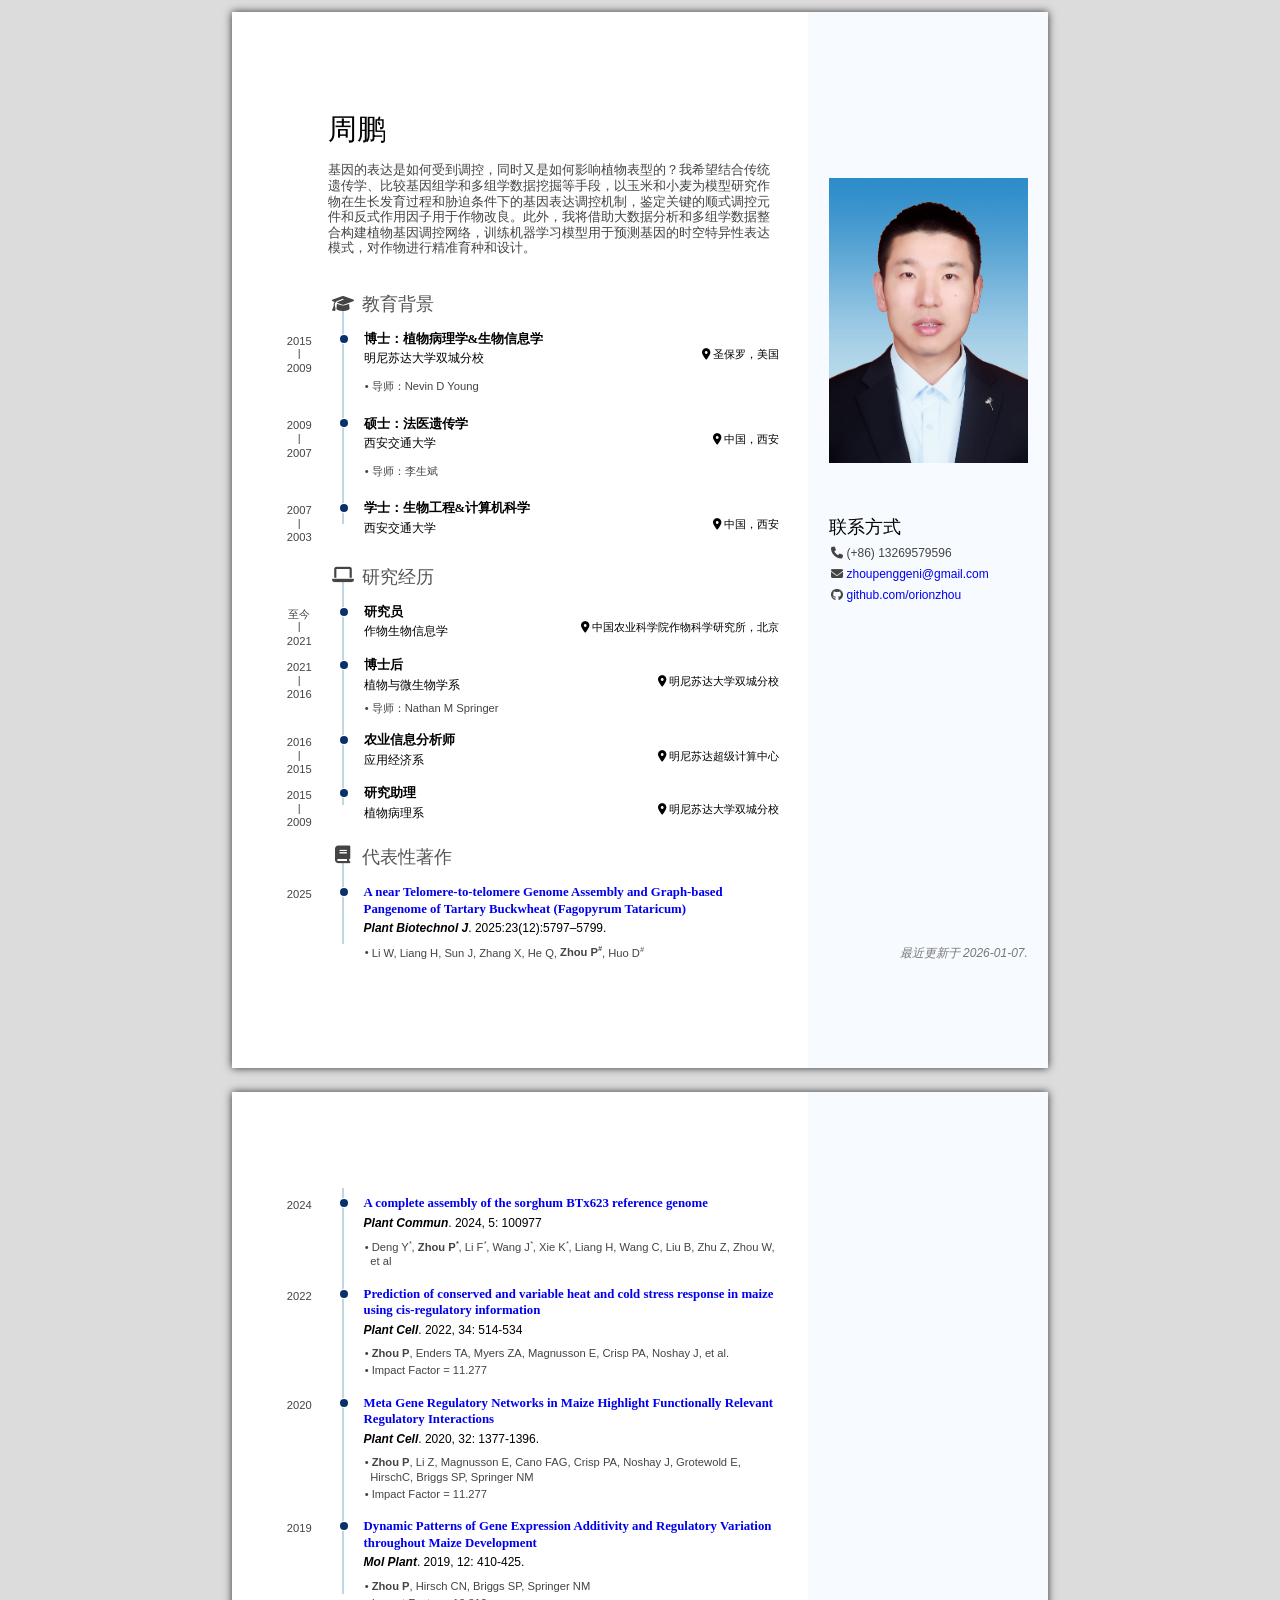
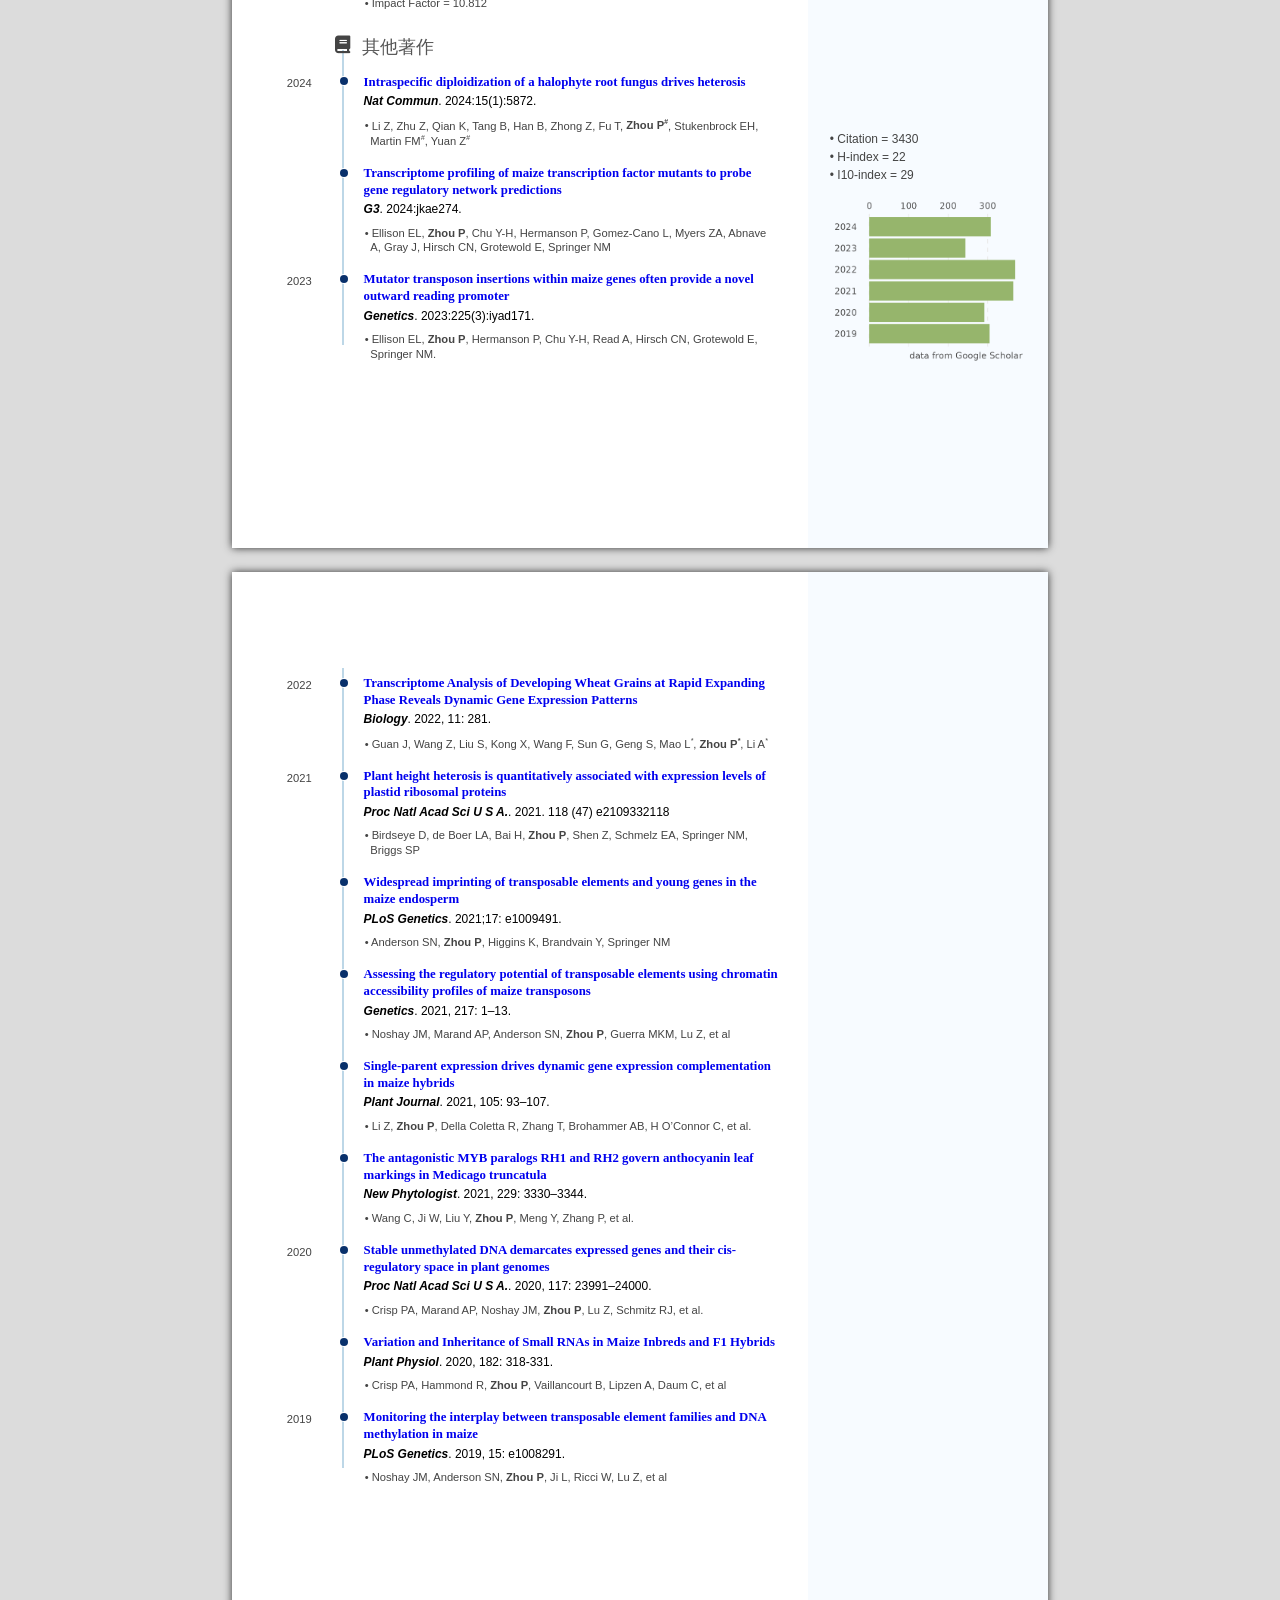
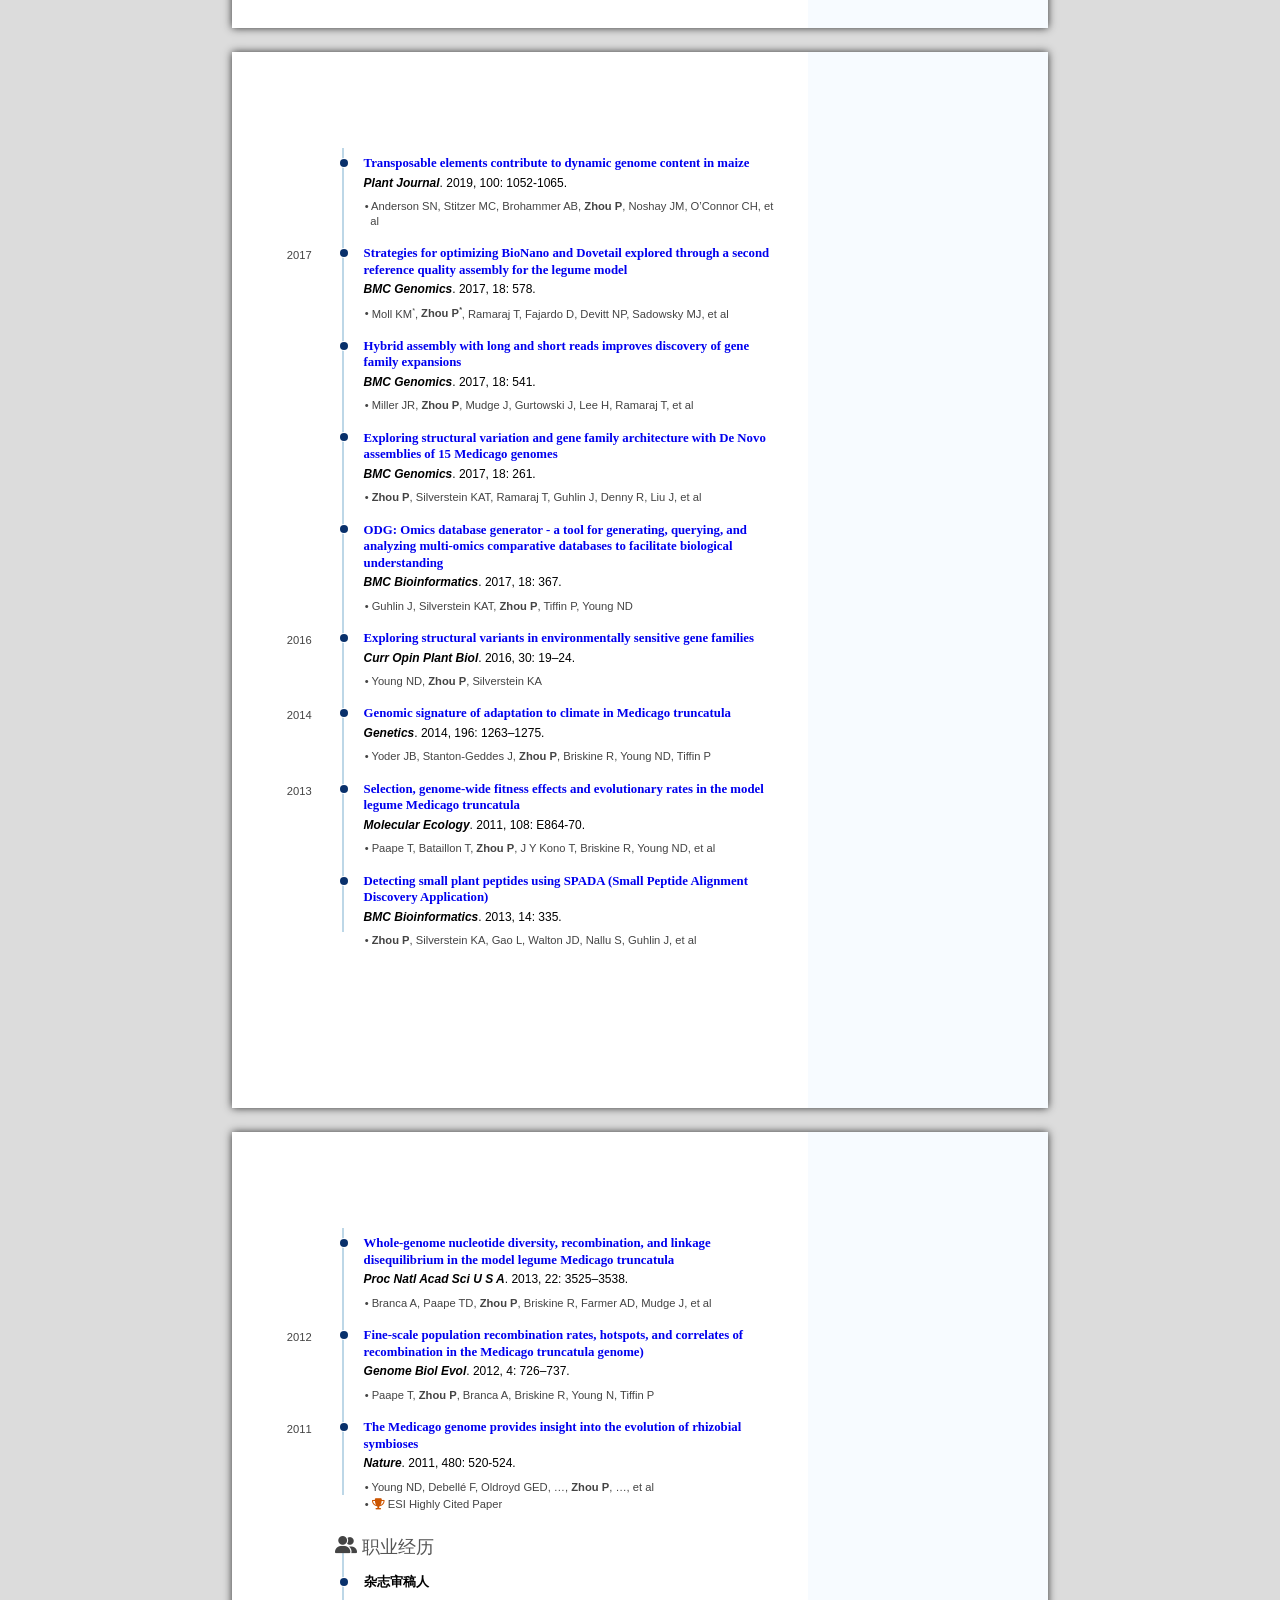
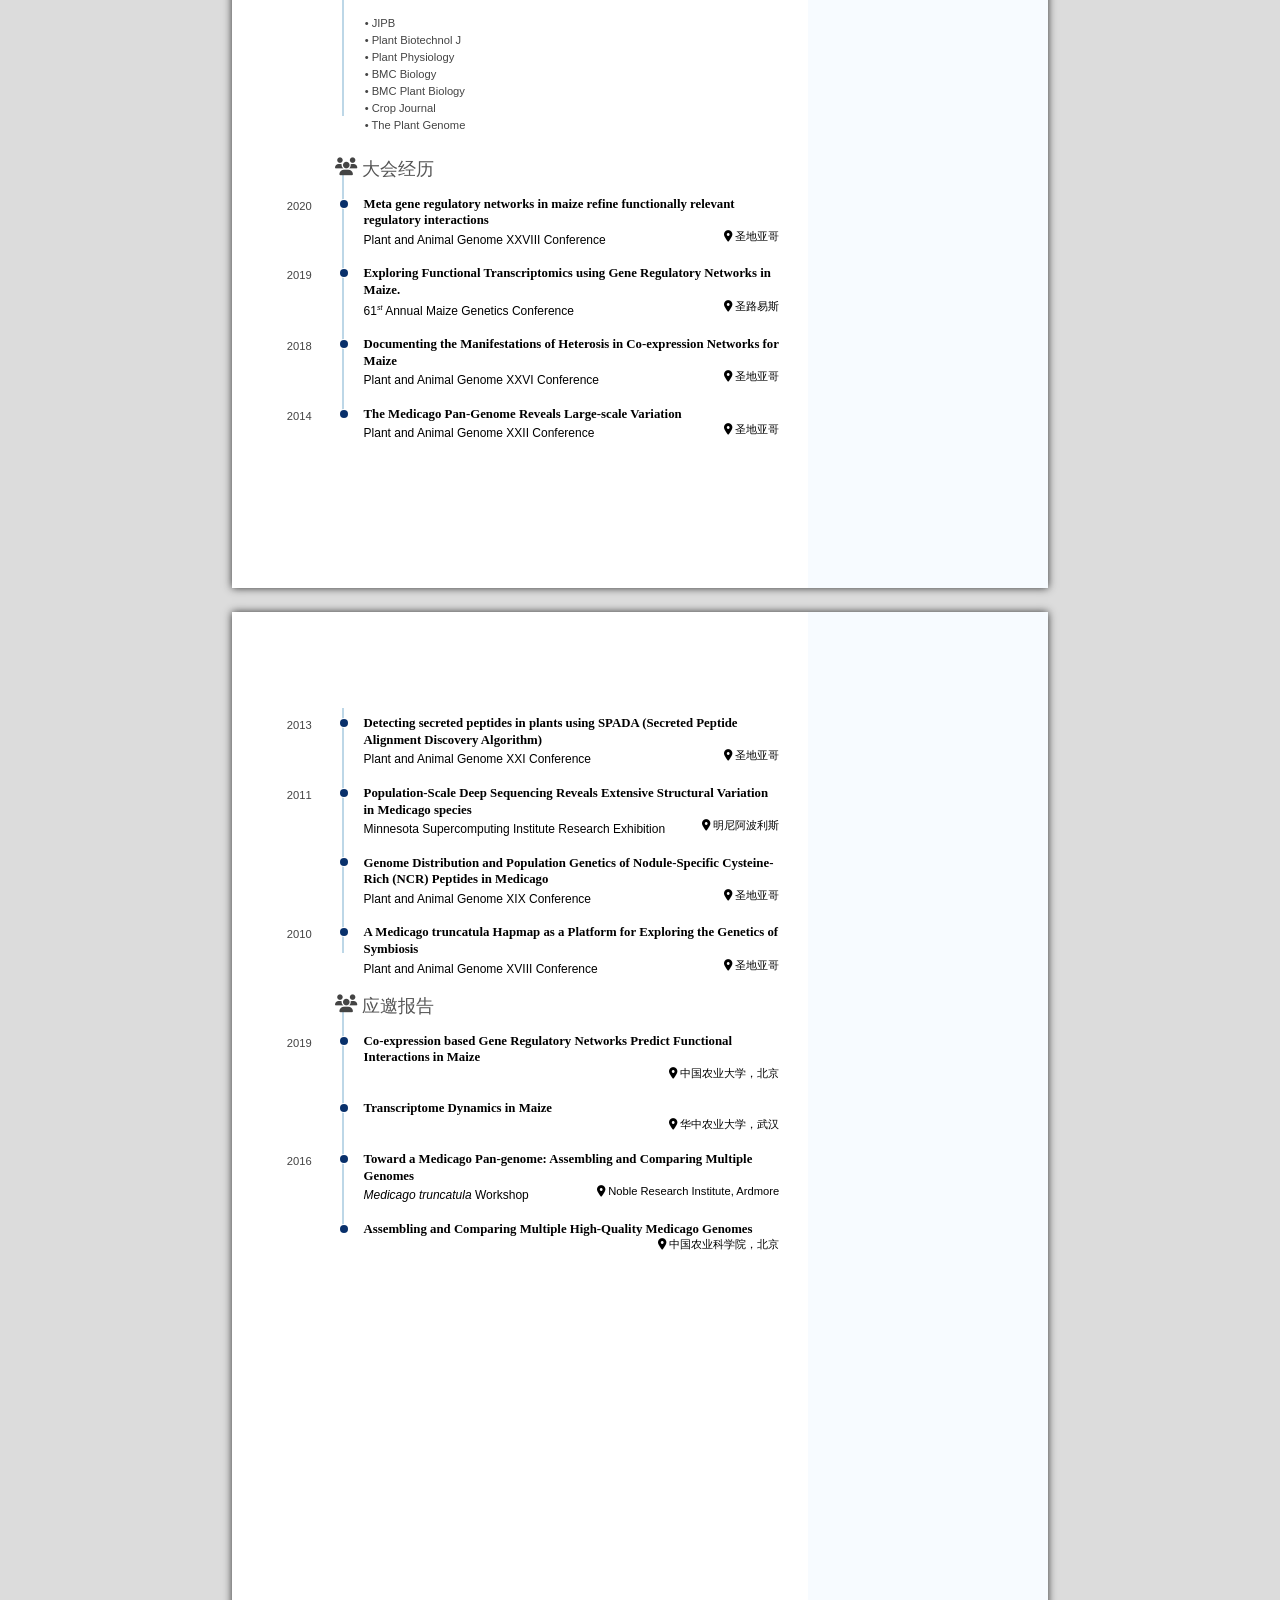
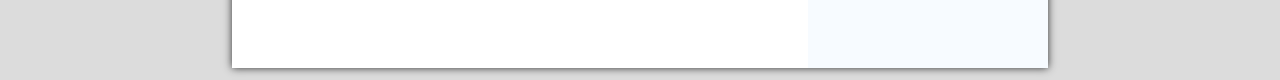
==== indexC.html @ bf97e4c4 "updated publications" ====
<!DOCTYPE html>
<html xmlns="http://www.w3.org/1999/xhtml">
  <head>
    <meta charset="utf-8" />
    <meta http-equiv="Content-Type" content="text/html; charset=utf-8" />
    <meta name="generator" content="pandoc" />
    <meta name="viewport" content="width=device-width, initial-scale=1">

    <meta name="author" content="Peng Zhou" />
    <meta name="date" content="2026-01-07" />
    <title>Peng Zhou’s CV</title>

    
        <style type="text/css">
.fa{font-family:var(--fa-style-family,"Font Awesome 6 Free");font-weight:var(--fa-style,900)}.fa,.fa-brands,.fa-classic,.fa-regular,.fa-sharp,.fa-solid,.fab,.far,.fas{-moz-osx-font-smoothing:grayscale;-webkit-font-smoothing:antialiased;display:var(--fa-display,inline-block);font-style:normal;font-variant:normal;line-height:1;text-rendering:auto}.fa-classic,.fa-regular,.fa-solid,.far,.fas{font-family:"Font Awesome 6 Free"}.fa-brands,.fab{font-family:"Font Awesome 6 Brands"}.fa-1x{font-size:1em}.fa-2x{font-size:2em}.fa-3x{font-size:3em}.fa-4x{font-size:4em}.fa-5x{font-size:5em}.fa-6x{font-size:6em}.fa-7x{font-size:7em}.fa-8x{font-size:8em}.fa-9x{font-size:9em}.fa-10x{font-size:10em}.fa-2xs{font-size:.625em;line-height:.1em;vertical-align:.225em}.fa-xs{font-size:.75em;line-height:.08333em;vertical-align:.125em}.fa-sm{font-size:.875em;line-height:.07143em;vertical-align:.05357em}.fa-lg{font-size:1.25em;line-height:.05em;vertical-align:-.075em}.fa-xl{font-size:1.5em;line-height:.04167em;vertical-align:-.125em}.fa-2xl{font-size:2em;line-height:.03125em;vertical-align:-.1875em}.fa-fw{text-align:center;width:1.25em}.fa-ul{list-style-type:none;margin-left:var(--fa-li-margin,2.5em);padding-left:0}.fa-ul>li{position:relative}.fa-li{left:calc(var(--fa-li-width, 2em)*-1);position:absolute;text-align:center;width:var(--fa-li-width,2em);line-height:inherit}.fa-border{border-radius:var(--fa-border-radius,.1em);border:var(--fa-border-width,.08em) var(--fa-border-style,solid) var(--fa-border-color,#eee);padding:var(--fa-border-padding,.2em .25em .15em)}.fa-pull-left{float:left;margin-right:var(--fa-pull-margin,.3em)}.fa-pull-right{float:right;margin-left:var(--fa-pull-margin,.3em)}.fa-beat{-webkit-animation-name:fa-beat;animation-name:fa-beat;-webkit-animation-delay:var(--fa-animation-delay,0s);animation-delay:var(--fa-animation-delay,0s);-webkit-animation-direction:var(--fa-animation-direction,normal);animation-direction:var(--fa-animation-direction,normal);-webkit-animation-duration:var(--fa-animation-duration,1s);animation-duration:var(--fa-animation-duration,1s);-webkit-animation-iteration-count:var(--fa-animation-iteration-count,infinite);animation-iteration-count:var(--fa-animation-iteration-count,infinite);-webkit-animation-timing-function:var(--fa-animation-timing,ease-in-out);animation-timing-function:var(--fa-animation-timing,ease-in-out)}.fa-bounce{-webkit-animation-name:fa-bounce;animation-name:fa-bounce;-webkit-animation-delay:var(--fa-animation-delay,0s);animation-delay:var(--fa-animation-delay,0s);-webkit-animation-direction:var(--fa-animation-direction,normal);animation-direction:var(--fa-animation-direction,normal);-webkit-animation-duration:var(--fa-animation-duration,1s);animation-duration:var(--fa-animation-duration,1s);-webkit-animation-iteration-count:var(--fa-animation-iteration-count,infinite);animation-iteration-count:var(--fa-animation-iteration-count,infinite);-webkit-animation-timing-function:var(--fa-animation-timing,cubic-bezier(.28,.84,.42,1));animation-timing-function:var(--fa-animation-timing,cubic-bezier(.28,.84,.42,1))}.fa-fade{-webkit-animation-name:fa-fade;animation-name:fa-fade;-webkit-animation-iteration-count:var(--fa-animation-iteration-count,infinite);animation-iteration-count:var(--fa-animation-iteration-count,infinite);-webkit-animation-timing-function:var(--fa-animation-timing,cubic-bezier(.4,0,.6,1));animation-timing-function:var(--fa-animation-timing,cubic-bezier(.4,0,.6,1))}.fa-beat-fade,.fa-fade{-webkit-animation-delay:var(--fa-animation-delay,0s);animation-delay:var(--fa-animation-delay,0s);-webkit-animation-direction:var(--fa-animation-direction,normal);animation-direction:var(--fa-animation-direction,normal);-webkit-animation-duration:var(--fa-animation-duration,1s);animation-duration:var(--fa-animation-duration,1s)}.fa-beat-fade{-webkit-animation-name:fa-beat-fade;animation-name:fa-beat-fade;-webkit-animation-iteration-count:var(--fa-animation-iteration-count,infinite);animation-iteration-count:var(--fa-animation-iteration-count,infinite);-webkit-animation-timing-function:var(--fa-animation-timing,cubic-bezier(.4,0,.6,1));animation-timing-function:var(--fa-animation-timing,cubic-bezier(.4,0,.6,1))}.fa-flip{-webkit-animation-name:fa-flip;animation-name:fa-flip;-webkit-animation-delay:var(--fa-animation-delay,0s);animation-delay:var(--fa-animation-delay,0s);-webkit-animation-direction:var(--fa-animation-direction,normal);animation-direction:var(--fa-animation-direction,normal);-webkit-animation-duration:var(--fa-animation-duration,1s);animation-duration:var(--fa-animation-duration,1s);-webkit-animation-iteration-count:var(--fa-animation-iteration-count,infinite);animation-iteration-count:var(--fa-animation-iteration-count,infinite);-webkit-animation-timing-function:var(--fa-animation-timing,ease-in-out);animation-timing-function:var(--fa-animation-timing,ease-in-out)}.fa-shake{-webkit-animation-name:fa-shake;animation-name:fa-shake;-webkit-animation-duration:var(--fa-animation-duration,1s);animation-duration:var(--fa-animation-duration,1s);-webkit-animation-iteration-count:var(--fa-animation-iteration-count,infinite);animation-iteration-count:var(--fa-animation-iteration-count,infinite);-webkit-animation-timing-function:var(--fa-animation-timing,linear);animation-timing-function:var(--fa-animation-timing,linear)}.fa-shake,.fa-spin{-webkit-animation-delay:var(--fa-animation-delay,0s);animation-delay:var(--fa-animation-delay,0s);-webkit-animation-direction:var(--fa-animation-direction,normal);animation-direction:var(--fa-animation-direction,normal)}.fa-spin{-webkit-animation-name:fa-spin;animation-name:fa-spin;-webkit-animation-duration:var(--fa-animation-duration,2s);animation-duration:var(--fa-animation-duration,2s);-webkit-animation-iteration-count:var(--fa-animation-iteration-count,infinite);animation-iteration-count:var(--fa-animation-iteration-count,infinite);-webkit-animation-timing-function:var(--fa-animation-timing,linear);animation-timing-function:var(--fa-animation-timing,linear)}.fa-spin-reverse{--fa-animation-direction:reverse}.fa-pulse,.fa-spin-pulse{-webkit-animation-name:fa-spin;animation-name:fa-spin;-webkit-animation-direction:var(--fa-animation-direction,normal);animation-direction:var(--fa-animation-direction,normal);-webkit-animation-duration:var(--fa-animation-duration,1s);animation-duration:var(--fa-animation-duration,1s);-webkit-animation-iteration-count:var(--fa-animation-iteration-count,infinite);animation-iteration-count:var(--fa-animation-iteration-count,infinite);-webkit-animation-timing-function:var(--fa-animation-timing,steps(8));animation-timing-function:var(--fa-animation-timing,steps(8))}@media (prefers-reduced-motion:reduce){.fa-beat,.fa-beat-fade,.fa-bounce,.fa-fade,.fa-flip,.fa-pulse,.fa-shake,.fa-spin,.fa-spin-pulse{-webkit-animation-delay:-1ms;animation-delay:-1ms;-webkit-animation-duration:1ms;animation-duration:1ms;-webkit-animation-iteration-count:1;animation-iteration-count:1;-webkit-transition-delay:0s;transition-delay:0s;-webkit-transition-duration:0s;transition-duration:0s}}@-webkit-keyframes fa-beat{0%,90%{-webkit-transform:scale(1);transform:scale(1)}45%{-webkit-transform:scale(var(--fa-beat-scale,1.25));transform:scale(var(--fa-beat-scale,1.25))}}@keyframes fa-beat{0%,90%{-webkit-transform:scale(1);transform:scale(1)}45%{-webkit-transform:scale(var(--fa-beat-scale,1.25));transform:scale(var(--fa-beat-scale,1.25))}}@-webkit-keyframes fa-bounce{0%{-webkit-transform:scale(1) translateY(0);transform:scale(1) translateY(0)}10%{-webkit-transform:scale(var(--fa-bounce-start-scale-x,1.1),var(--fa-bounce-start-scale-y,.9)) translateY(0);transform:scale(var(--fa-bounce-start-scale-x,1.1),var(--fa-bounce-start-scale-y,.9)) translateY(0)}30%{-webkit-transform:scale(var(--fa-bounce-jump-scale-x,.9),var(--fa-bounce-jump-scale-y,1.1)) translateY(var(--fa-bounce-height,-.5em));transform:scale(var(--fa-bounce-jump-scale-x,.9),var(--fa-bounce-jump-scale-y,1.1)) translateY(var(--fa-bounce-height,-.5em))}50%{-webkit-transform:scale(var(--fa-bounce-land-scale-x,1.05),var(--fa-bounce-land-scale-y,.95)) translateY(0);transform:scale(var(--fa-bounce-land-scale-x,1.05),var(--fa-bounce-land-scale-y,.95)) translateY(0)}57%{-webkit-transform:scale(1) translateY(var(--fa-bounce-rebound,-.125em));transform:scale(1) translateY(var(--fa-bounce-rebound,-.125em))}64%{-webkit-transform:scale(1) translateY(0);transform:scale(1) translateY(0)}to{-webkit-transform:scale(1) translateY(0);transform:scale(1) translateY(0)}}@keyframes fa-bounce{0%{-webkit-transform:scale(1) translateY(0);transform:scale(1) translateY(0)}10%{-webkit-transform:scale(var(--fa-bounce-start-scale-x,1.1),var(--fa-bounce-start-scale-y,.9)) translateY(0);transform:scale(var(--fa-bounce-start-scale-x,1.1),var(--fa-bounce-start-scale-y,.9)) translateY(0)}30%{-webkit-transform:scale(var(--fa-bounce-jump-scale-x,.9),var(--fa-bounce-jump-scale-y,1.1)) translateY(var(--fa-bounce-height,-.5em));transform:scale(var(--fa-bounce-jump-scale-x,.9),var(--fa-bounce-jump-scale-y,1.1)) translateY(var(--fa-bounce-height,-.5em))}50%{-webkit-transform:scale(var(--fa-bounce-land-scale-x,1.05),var(--fa-bounce-land-scale-y,.95)) translateY(0);transform:scale(var(--fa-bounce-land-scale-x,1.05),var(--fa-bounce-land-scale-y,.95)) translateY(0)}57%{-webkit-transform:scale(1) translateY(var(--fa-bounce-rebound,-.125em));transform:scale(1) translateY(var(--fa-bounce-rebound,-.125em))}64%{-webkit-transform:scale(1) translateY(0);transform:scale(1) translateY(0)}to{-webkit-transform:scale(1) translateY(0);transform:scale(1) translateY(0)}}@-webkit-keyframes fa-fade{50%{opacity:var(--fa-fade-opacity,.4)}}@keyframes fa-fade{50%{opacity:var(--fa-fade-opacity,.4)}}@-webkit-keyframes fa-beat-fade{0%,to{opacity:var(--fa-beat-fade-opacity,.4);-webkit-transform:scale(1);transform:scale(1)}50%{opacity:1;-webkit-transform:scale(var(--fa-beat-fade-scale,1.125));transform:scale(var(--fa-beat-fade-scale,1.125))}}@keyframes fa-beat-fade{0%,to{opacity:var(--fa-beat-fade-opacity,.4);-webkit-transform:scale(1);transform:scale(1)}50%{opacity:1;-webkit-transform:scale(var(--fa-beat-fade-scale,1.125));transform:scale(var(--fa-beat-fade-scale,1.125))}}@-webkit-keyframes fa-flip{50%{-webkit-transform:rotate3d(var(--fa-flip-x,0),var(--fa-flip-y,1),var(--fa-flip-z,0),var(--fa-flip-angle,-180deg));transform:rotate3d(var(--fa-flip-x,0),var(--fa-flip-y,1),var(--fa-flip-z,0),var(--fa-flip-angle,-180deg))}}@keyframes fa-flip{50%{-webkit-transform:rotate3d(var(--fa-flip-x,0),var(--fa-flip-y,1),var(--fa-flip-z,0),var(--fa-flip-angle,-180deg));transform:rotate3d(var(--fa-flip-x,0),var(--fa-flip-y,1),var(--fa-flip-z,0),var(--fa-flip-angle,-180deg))}}@-webkit-keyframes fa-shake{0%{-webkit-transform:rotate(-15deg);transform:rotate(-15deg)}4%{-webkit-transform:rotate(15deg);transform:rotate(15deg)}8%,24%{-webkit-transform:rotate(-18deg);transform:rotate(-18deg)}12%,28%{-webkit-transform:rotate(18deg);transform:rotate(18deg)}16%{-webkit-transform:rotate(-22deg);transform:rotate(-22deg)}20%{-webkit-transform:rotate(22deg);transform:rotate(22deg)}32%{-webkit-transform:rotate(-12deg);transform:rotate(-12deg)}36%{-webkit-transform:rotate(12deg);transform:rotate(12deg)}40%,to{-webkit-transform:rotate(0deg);transform:rotate(0deg)}}@keyframes fa-shake{0%{-webkit-transform:rotate(-15deg);transform:rotate(-15deg)}4%{-webkit-transform:rotate(15deg);transform:rotate(15deg)}8%,24%{-webkit-transform:rotate(-18deg);transform:rotate(-18deg)}12%,28%{-webkit-transform:rotate(18deg);transform:rotate(18deg)}16%{-webkit-transform:rotate(-22deg);transform:rotate(-22deg)}20%{-webkit-transform:rotate(22deg);transform:rotate(22deg)}32%{-webkit-transform:rotate(-12deg);transform:rotate(-12deg)}36%{-webkit-transform:rotate(12deg);transform:rotate(12deg)}40%,to{-webkit-transform:rotate(0deg);transform:rotate(0deg)}}@-webkit-keyframes fa-spin{0%{-webkit-transform:rotate(0deg);transform:rotate(0deg)}to{-webkit-transform:rotate(1turn);transform:rotate(1turn)}}@keyframes fa-spin{0%{-webkit-transform:rotate(0deg);transform:rotate(0deg)}to{-webkit-transform:rotate(1turn);transform:rotate(1turn)}}.fa-rotate-90{-webkit-transform:rotate(90deg);transform:rotate(90deg)}.fa-rotate-180{-webkit-transform:rotate(180deg);transform:rotate(180deg)}.fa-rotate-270{-webkit-transform:rotate(270deg);transform:rotate(270deg)}.fa-flip-horizontal{-webkit-transform:scaleX(-1);transform:scaleX(-1)}.fa-flip-vertical{-webkit-transform:scaleY(-1);transform:scaleY(-1)}.fa-flip-both,.fa-flip-horizontal.fa-flip-vertical{-webkit-transform:scale(-1);transform:scale(-1)}.fa-rotate-by{-webkit-transform:rotate(var(--fa-rotate-angle,none));transform:rotate(var(--fa-rotate-angle,none))}.fa-stack{display:inline-block;height:2em;line-height:2em;position:relative;vertical-align:middle;width:2.5em}.fa-stack-1x,.fa-stack-2x{left:0;position:absolute;text-align:center;width:100%;z-index:var(--fa-stack-z-index,auto)}.fa-stack-1x{line-height:inherit}.fa-stack-2x{font-size:2em}.fa-inverse{color:var(--fa-inverse,#fff)}
.fa-0:before{content:"\30"}.fa-1:before{content:"\31"}.fa-2:before{content:"\32"}.fa-3:before{content:"\33"}.fa-4:before{content:"\34"}.fa-5:before{content:"\35"}.fa-6:before{content:"\36"}.fa-7:before{content:"\37"}.fa-8:before{content:"\38"}.fa-9:before{content:"\39"}.fa-fill-drip:before{content:"\f576"}.fa-arrows-to-circle:before{content:"\e4bd"}.fa-chevron-circle-right:before,.fa-circle-chevron-right:before{content:"\f138"}.fa-at:before{content:"\40"}.fa-trash-alt:before,.fa-trash-can:before{content:"\f2ed"}.fa-text-height:before{content:"\f034"}.fa-user-times:before,.fa-user-xmark:before{content:"\f235"}.fa-stethoscope:before{content:"\f0f1"}.fa-comment-alt:before,.fa-message:before{content:"\f27a"}.fa-info:before{content:"\f129"}.fa-compress-alt:before,.fa-down-left-and-up-right-to-center:before{content:"\f422"}.fa-explosion:before{content:"\e4e9"}.fa-file-alt:before,.fa-file-lines:before,.fa-file-text:before{content:"\f15c"}.fa-wave-square:before{content:"\f83e"}.fa-ring:before{content:"\f70b"}.fa-building-un:before{content:"\e4d9"}.fa-dice-three:before{content:"\f527"}.fa-calendar-alt:before,.fa-calendar-days:before{content:"\f073"}.fa-anchor-circle-check:before{content:"\e4aa"}.fa-building-circle-arrow-right:before{content:"\e4d1"}.fa-volleyball-ball:before,.fa-volleyball:before{content:"\f45f"}.fa-arrows-up-to-line:before{content:"\e4c2"}.fa-sort-desc:before,.fa-sort-down:before{content:"\f0dd"}.fa-circle-minus:before,.fa-minus-circle:before{content:"\f056"}.fa-door-open:before{content:"\f52b"}.fa-right-from-bracket:before,.fa-sign-out-alt:before{content:"\f2f5"}.fa-atom:before{content:"\f5d2"}.fa-soap:before{content:"\e06e"}.fa-heart-music-camera-bolt:before,.fa-icons:before{content:"\f86d"}.fa-microphone-alt-slash:before,.fa-microphone-lines-slash:before{content:"\f539"}.fa-bridge-circle-check:before{content:"\e4c9"}.fa-pump-medical:before{content:"\e06a"}.fa-fingerprint:before{content:"\f577"}.fa-hand-point-right:before{content:"\f0a4"}.fa-magnifying-glass-location:before,.fa-search-location:before{content:"\f689"}.fa-forward-step:before,.fa-step-forward:before{content:"\f051"}.fa-face-smile-beam:before,.fa-smile-beam:before{content:"\f5b8"}.fa-flag-checkered:before{content:"\f11e"}.fa-football-ball:before,.fa-football:before{content:"\f44e"}.fa-school-circle-exclamation:before{content:"\e56c"}.fa-crop:before{content:"\f125"}.fa-angle-double-down:before,.fa-angles-down:before{content:"\f103"}.fa-users-rectangle:before{content:"\e594"}.fa-people-roof:before{content:"\e537"}.fa-people-line:before{content:"\e534"}.fa-beer-mug-empty:before,.fa-beer:before{content:"\f0fc"}.fa-diagram-predecessor:before{content:"\e477"}.fa-arrow-up-long:before,.fa-long-arrow-up:before{content:"\f176"}.fa-burn:before,.fa-fire-flame-simple:before{content:"\f46a"}.fa-male:before,.fa-person:before{content:"\f183"}.fa-laptop:before{content:"\f109"}.fa-file-csv:before{content:"\f6dd"}.fa-menorah:before{content:"\f676"}.fa-truck-plane:before{content:"\e58f"}.fa-record-vinyl:before{content:"\f8d9"}.fa-face-grin-stars:before,.fa-grin-stars:before{content:"\f587"}.fa-bong:before{content:"\f55c"}.fa-pastafarianism:before,.fa-spaghetti-monster-flying:before{content:"\f67b"}.fa-arrow-down-up-across-line:before{content:"\e4af"}.fa-spoon:before,.fa-utensil-spoon:before{content:"\f2e5"}.fa-jar-wheat:before{content:"\e517"}.fa-envelopes-bulk:before,.fa-mail-bulk:before{content:"\f674"}.fa-file-circle-exclamation:before{content:"\e4eb"}.fa-circle-h:before,.fa-hospital-symbol:before{content:"\f47e"}.fa-pager:before{content:"\f815"}.fa-address-book:before,.fa-contact-book:before{content:"\f2b9"}.fa-strikethrough:before{content:"\f0cc"}.fa-k:before{content:"\4b"}.fa-landmark-flag:before{content:"\e51c"}.fa-pencil-alt:before,.fa-pencil:before{content:"\f303"}.fa-backward:before{content:"\f04a"}.fa-caret-right:before{content:"\f0da"}.fa-comments:before{content:"\f086"}.fa-file-clipboard:before,.fa-paste:before{content:"\f0ea"}.fa-code-pull-request:before{content:"\e13c"}.fa-clipboard-list:before{content:"\f46d"}.fa-truck-loading:before,.fa-truck-ramp-box:before{content:"\f4de"}.fa-user-check:before{content:"\f4fc"}.fa-vial-virus:before{content:"\e597"}.fa-sheet-plastic:before{content:"\e571"}.fa-blog:before{content:"\f781"}.fa-user-ninja:before{content:"\f504"}.fa-person-arrow-up-from-line:before{content:"\e539"}.fa-scroll-torah:before,.fa-torah:before{content:"\f6a0"}.fa-broom-ball:before,.fa-quidditch-broom-ball:before,.fa-quidditch:before{content:"\f458"}.fa-toggle-off:before{content:"\f204"}.fa-archive:before,.fa-box-archive:before{content:"\f187"}.fa-person-drowning:before{content:"\e545"}.fa-arrow-down-9-1:before,.fa-sort-numeric-desc:before,.fa-sort-numeric-down-alt:before{content:"\f886"}.fa-face-grin-tongue-squint:before,.fa-grin-tongue-squint:before{content:"\f58a"}.fa-spray-can:before{content:"\f5bd"}.fa-truck-monster:before{content:"\f63b"}.fa-w:before{content:"\57"}.fa-earth-africa:before,.fa-globe-africa:before{content:"\f57c"}.fa-rainbow:before{content:"\f75b"}.fa-circle-notch:before{content:"\f1ce"}.fa-tablet-alt:before,.fa-tablet-screen-button:before{content:"\f3fa"}.fa-paw:before{content:"\f1b0"}.fa-cloud:before{content:"\f0c2"}.fa-trowel-bricks:before{content:"\e58a"}.fa-face-flushed:before,.fa-flushed:before{content:"\f579"}.fa-hospital-user:before{content:"\f80d"}.fa-tent-arrow-left-right:before{content:"\e57f"}.fa-gavel:before,.fa-legal:before{content:"\f0e3"}.fa-binoculars:before{content:"\f1e5"}.fa-microphone-slash:before{content:"\f131"}.fa-box-tissue:before{content:"\e05b"}.fa-motorcycle:before{content:"\f21c"}.fa-bell-concierge:before,.fa-concierge-bell:before{content:"\f562"}.fa-pen-ruler:before,.fa-pencil-ruler:before{content:"\f5ae"}.fa-people-arrows-left-right:before,.fa-people-arrows:before{content:"\e068"}.fa-mars-and-venus-burst:before{content:"\e523"}.fa-caret-square-right:before,.fa-square-caret-right:before{content:"\f152"}.fa-cut:before,.fa-scissors:before{content:"\f0c4"}.fa-sun-plant-wilt:before{content:"\e57a"}.fa-toilets-portable:before{content:"\e584"}.fa-hockey-puck:before{content:"\f453"}.fa-table:before{content:"\f0ce"}.fa-magnifying-glass-arrow-right:before{content:"\e521"}.fa-digital-tachograph:before,.fa-tachograph-digital:before{content:"\f566"}.fa-users-slash:before{content:"\e073"}.fa-clover:before{content:"\e139"}.fa-mail-reply:before,.fa-reply:before{content:"\f3e5"}.fa-star-and-crescent:before{content:"\f699"}.fa-house-fire:before{content:"\e50c"}.fa-minus-square:before,.fa-square-minus:before{content:"\f146"}.fa-helicopter:before{content:"\f533"}.fa-compass:before{content:"\f14e"}.fa-caret-square-down:before,.fa-square-caret-down:before{content:"\f150"}.fa-file-circle-question:before{content:"\e4ef"}.fa-laptop-code:before{content:"\f5fc"}.fa-swatchbook:before{content:"\f5c3"}.fa-prescription-bottle:before{content:"\f485"}.fa-bars:before,.fa-navicon:before{content:"\f0c9"}.fa-people-group:before{content:"\e533"}.fa-hourglass-3:before,.fa-hourglass-end:before{content:"\f253"}.fa-heart-broken:before,.fa-heart-crack:before{content:"\f7a9"}.fa-external-link-square-alt:before,.fa-square-up-right:before{content:"\f360"}.fa-face-kiss-beam:before,.fa-kiss-beam:before{content:"\f597"}.fa-film:before{content:"\f008"}.fa-ruler-horizontal:before{content:"\f547"}.fa-people-robbery:before{content:"\e536"}.fa-lightbulb:before{content:"\f0eb"}.fa-caret-left:before{content:"\f0d9"}.fa-circle-exclamation:before,.fa-exclamation-circle:before{content:"\f06a"}.fa-school-circle-xmark:before{content:"\e56d"}.fa-arrow-right-from-bracket:before,.fa-sign-out:before{content:"\f08b"}.fa-chevron-circle-down:before,.fa-circle-chevron-down:before{content:"\f13a"}.fa-unlock-alt:before,.fa-unlock-keyhole:before{content:"\f13e"}.fa-cloud-showers-heavy:before{content:"\f740"}.fa-headphones-alt:before,.fa-headphones-simple:before{content:"\f58f"}.fa-sitemap:before{content:"\f0e8"}.fa-circle-dollar-to-slot:before,.fa-donate:before{content:"\f4b9"}.fa-memory:before{content:"\f538"}.fa-road-spikes:before{content:"\e568"}.fa-fire-burner:before{content:"\e4f1"}.fa-flag:before{content:"\f024"}.fa-hanukiah:before{content:"\f6e6"}.fa-feather:before{content:"\f52d"}.fa-volume-down:before,.fa-volume-low:before{content:"\f027"}.fa-comment-slash:before{content:"\f4b3"}.fa-cloud-sun-rain:before{content:"\f743"}.fa-compress:before{content:"\f066"}.fa-wheat-alt:before,.fa-wheat-awn:before{content:"\e2cd"}.fa-ankh:before{content:"\f644"}.fa-hands-holding-child:before{content:"\e4fa"}.fa-asterisk:before{content:"\2a"}.fa-check-square:before,.fa-square-check:before{content:"\f14a"}.fa-peseta-sign:before{content:"\e221"}.fa-header:before,.fa-heading:before{content:"\f1dc"}.fa-ghost:before{content:"\f6e2"}.fa-list-squares:before,.fa-list:before{content:"\f03a"}.fa-phone-square-alt:before,.fa-square-phone-flip:before{content:"\f87b"}.fa-cart-plus:before{content:"\f217"}.fa-gamepad:before{content:"\f11b"}.fa-circle-dot:before,.fa-dot-circle:before{content:"\f192"}.fa-dizzy:before,.fa-face-dizzy:before{content:"\f567"}.fa-egg:before{content:"\f7fb"}.fa-house-medical-circle-xmark:before{content:"\e513"}.fa-campground:before{content:"\f6bb"}.fa-folder-plus:before{content:"\f65e"}.fa-futbol-ball:before,.fa-futbol:before,.fa-soccer-ball:before{content:"\f1e3"}.fa-paint-brush:before,.fa-paintbrush:before{content:"\f1fc"}.fa-lock:before{content:"\f023"}.fa-gas-pump:before{content:"\f52f"}.fa-hot-tub-person:before,.fa-hot-tub:before{content:"\f593"}.fa-map-location:before,.fa-map-marked:before{content:"\f59f"}.fa-house-flood-water:before{content:"\e50e"}.fa-tree:before{content:"\f1bb"}.fa-bridge-lock:before{content:"\e4cc"}.fa-sack-dollar:before{content:"\f81d"}.fa-edit:before,.fa-pen-to-square:before{content:"\f044"}.fa-car-side:before{content:"\f5e4"}.fa-share-alt:before,.fa-share-nodes:before{content:"\f1e0"}.fa-heart-circle-minus:before{content:"\e4ff"}.fa-hourglass-2:before,.fa-hourglass-half:before{content:"\f252"}.fa-microscope:before{content:"\f610"}.fa-sink:before{content:"\e06d"}.fa-bag-shopping:before,.fa-shopping-bag:before{content:"\f290"}.fa-arrow-down-z-a:before,.fa-sort-alpha-desc:before,.fa-sort-alpha-down-alt:before{content:"\f881"}.fa-mitten:before{content:"\f7b5"}.fa-person-rays:before{content:"\e54d"}.fa-users:before{content:"\f0c0"}.fa-eye-slash:before{content:"\f070"}.fa-flask-vial:before{content:"\e4f3"}.fa-hand-paper:before,.fa-hand:before{content:"\f256"}.fa-om:before{content:"\f679"}.fa-worm:before{content:"\e599"}.fa-house-circle-xmark:before{content:"\e50b"}.fa-plug:before{content:"\f1e6"}.fa-chevron-up:before{content:"\f077"}.fa-hand-spock:before{content:"\f259"}.fa-stopwatch:before{content:"\f2f2"}.fa-face-kiss:before,.fa-kiss:before{content:"\f596"}.fa-bridge-circle-xmark:before{content:"\e4cb"}.fa-face-grin-tongue:before,.fa-grin-tongue:before{content:"\f589"}.fa-chess-bishop:before{content:"\f43a"}.fa-face-grin-wink:before,.fa-grin-wink:before{content:"\f58c"}.fa-deaf:before,.fa-deafness:before,.fa-ear-deaf:before,.fa-hard-of-hearing:before{content:"\f2a4"}.fa-road-circle-check:before{content:"\e564"}.fa-dice-five:before{content:"\f523"}.fa-rss-square:before,.fa-square-rss:before{content:"\f143"}.fa-land-mine-on:before{content:"\e51b"}.fa-i-cursor:before{content:"\f246"}.fa-stamp:before{content:"\f5bf"}.fa-stairs:before{content:"\e289"}.fa-i:before{content:"\49"}.fa-hryvnia-sign:before,.fa-hryvnia:before{content:"\f6f2"}.fa-pills:before{content:"\f484"}.fa-face-grin-wide:before,.fa-grin-alt:before{content:"\f581"}.fa-tooth:before{content:"\f5c9"}.fa-v:before{content:"\56"}.fa-bangladeshi-taka-sign:before{content:"\e2e6"}.fa-bicycle:before{content:"\f206"}.fa-rod-asclepius:before,.fa-rod-snake:before,.fa-staff-aesculapius:before,.fa-staff-snake:before{content:"\e579"}.fa-head-side-cough-slash:before{content:"\e062"}.fa-ambulance:before,.fa-truck-medical:before{content:"\f0f9"}.fa-wheat-awn-circle-exclamation:before{content:"\e598"}.fa-snowman:before{content:"\f7d0"}.fa-mortar-pestle:before{content:"\f5a7"}.fa-road-barrier:before{content:"\e562"}.fa-school:before{content:"\f549"}.fa-igloo:before{content:"\f7ae"}.fa-joint:before{content:"\f595"}.fa-angle-right:before{content:"\f105"}.fa-horse:before{content:"\f6f0"}.fa-q:before{content:"\51"}.fa-g:before{content:"\47"}.fa-notes-medical:before{content:"\f481"}.fa-temperature-2:before,.fa-temperature-half:before,.fa-thermometer-2:before,.fa-thermometer-half:before{content:"\f2c9"}.fa-dong-sign:before{content:"\e169"}.fa-capsules:before{content:"\f46b"}.fa-poo-bolt:before,.fa-poo-storm:before{content:"\f75a"}.fa-face-frown-open:before,.fa-frown-open:before{content:"\f57a"}.fa-hand-point-up:before{content:"\f0a6"}.fa-money-bill:before{content:"\f0d6"}.fa-bookmark:before{content:"\f02e"}.fa-align-justify:before{content:"\f039"}.fa-umbrella-beach:before{content:"\f5ca"}.fa-helmet-un:before{content:"\e503"}.fa-bullseye:before{content:"\f140"}.fa-bacon:before{content:"\f7e5"}.fa-hand-point-down:before{content:"\f0a7"}.fa-arrow-up-from-bracket:before{content:"\e09a"}.fa-folder-blank:before,.fa-folder:before{content:"\f07b"}.fa-file-medical-alt:before,.fa-file-waveform:before{content:"\f478"}.fa-radiation:before{content:"\f7b9"}.fa-chart-simple:before{content:"\e473"}.fa-mars-stroke:before{content:"\f229"}.fa-vial:before{content:"\f492"}.fa-dashboard:before,.fa-gauge-med:before,.fa-gauge:before,.fa-tachometer-alt-average:before{content:"\f624"}.fa-magic-wand-sparkles:before,.fa-wand-magic-sparkles:before{content:"\e2ca"}.fa-e:before{content:"\45"}.fa-pen-alt:before,.fa-pen-clip:before{content:"\f305"}.fa-bridge-circle-exclamation:before{content:"\e4ca"}.fa-user:before{content:"\f007"}.fa-school-circle-check:before{content:"\e56b"}.fa-dumpster:before{content:"\f793"}.fa-shuttle-van:before,.fa-van-shuttle:before{content:"\f5b6"}.fa-building-user:before{content:"\e4da"}.fa-caret-square-left:before,.fa-square-caret-left:before{content:"\f191"}.fa-highlighter:before{content:"\f591"}.fa-key:before{content:"\f084"}.fa-bullhorn:before{content:"\f0a1"}.fa-globe:before{content:"\f0ac"}.fa-synagogue:before{content:"\f69b"}.fa-person-half-dress:before{content:"\e548"}.fa-road-bridge:before{content:"\e563"}.fa-location-arrow:before{content:"\f124"}.fa-c:before{content:"\43"}.fa-tablet-button:before{content:"\f10a"}.fa-building-lock:before{content:"\e4d6"}.fa-pizza-slice:before{content:"\f818"}.fa-money-bill-wave:before{content:"\f53a"}.fa-area-chart:before,.fa-chart-area:before{content:"\f1fe"}.fa-house-flag:before{content:"\e50d"}.fa-person-circle-minus:before{content:"\e540"}.fa-ban:before,.fa-cancel:before{content:"\f05e"}.fa-camera-rotate:before{content:"\e0d8"}.fa-air-freshener:before,.fa-spray-can-sparkles:before{content:"\f5d0"}.fa-star:before{content:"\f005"}.fa-repeat:before{content:"\f363"}.fa-cross:before{content:"\f654"}.fa-box:before{content:"\f466"}.fa-venus-mars:before{content:"\f228"}.fa-arrow-pointer:before,.fa-mouse-pointer:before{content:"\f245"}.fa-expand-arrows-alt:before,.fa-maximize:before{content:"\f31e"}.fa-charging-station:before{content:"\f5e7"}.fa-shapes:before,.fa-triangle-circle-square:before{content:"\f61f"}.fa-random:before,.fa-shuffle:before{content:"\f074"}.fa-person-running:before,.fa-running:before{content:"\f70c"}.fa-mobile-retro:before{content:"\e527"}.fa-grip-lines-vertical:before{content:"\f7a5"}.fa-spider:before{content:"\f717"}.fa-hands-bound:before{content:"\e4f9"}.fa-file-invoice-dollar:before{content:"\f571"}.fa-plane-circle-exclamation:before{content:"\e556"}.fa-x-ray:before{content:"\f497"}.fa-spell-check:before{content:"\f891"}.fa-slash:before{content:"\f715"}.fa-computer-mouse:before,.fa-mouse:before{content:"\f8cc"}.fa-arrow-right-to-bracket:before,.fa-sign-in:before{content:"\f090"}.fa-shop-slash:before,.fa-store-alt-slash:before{content:"\e070"}.fa-server:before{content:"\f233"}.fa-virus-covid-slash:before{content:"\e4a9"}.fa-shop-lock:before{content:"\e4a5"}.fa-hourglass-1:before,.fa-hourglass-start:before{content:"\f251"}.fa-blender-phone:before{content:"\f6b6"}.fa-building-wheat:before{content:"\e4db"}.fa-person-breastfeeding:before{content:"\e53a"}.fa-right-to-bracket:before,.fa-sign-in-alt:before{content:"\f2f6"}.fa-venus:before{content:"\f221"}.fa-passport:before{content:"\f5ab"}.fa-heart-pulse:before,.fa-heartbeat:before{content:"\f21e"}.fa-people-carry-box:before,.fa-people-carry:before{content:"\f4ce"}.fa-temperature-high:before{content:"\f769"}.fa-microchip:before{content:"\f2db"}.fa-crown:before{content:"\f521"}.fa-weight-hanging:before{content:"\f5cd"}.fa-xmarks-lines:before{content:"\e59a"}.fa-file-prescription:before{content:"\f572"}.fa-weight-scale:before,.fa-weight:before{content:"\f496"}.fa-user-friends:before,.fa-user-group:before{content:"\f500"}.fa-arrow-up-a-z:before,.fa-sort-alpha-up:before{content:"\f15e"}.fa-chess-knight:before{content:"\f441"}.fa-face-laugh-squint:before,.fa-laugh-squint:before{content:"\f59b"}.fa-wheelchair:before{content:"\f193"}.fa-arrow-circle-up:before,.fa-circle-arrow-up:before{content:"\f0aa"}.fa-toggle-on:before{content:"\f205"}.fa-person-walking:before,.fa-walking:before{content:"\f554"}.fa-l:before{content:"\4c"}.fa-fire:before{content:"\f06d"}.fa-bed-pulse:before,.fa-procedures:before{content:"\f487"}.fa-shuttle-space:before,.fa-space-shuttle:before{content:"\f197"}.fa-face-laugh:before,.fa-laugh:before{content:"\f599"}.fa-folder-open:before{content:"\f07c"}.fa-heart-circle-plus:before{content:"\e500"}.fa-code-fork:before{content:"\e13b"}.fa-city:before{content:"\f64f"}.fa-microphone-alt:before,.fa-microphone-lines:before{content:"\f3c9"}.fa-pepper-hot:before{content:"\f816"}.fa-unlock:before{content:"\f09c"}.fa-colon-sign:before{content:"\e140"}.fa-headset:before{content:"\f590"}.fa-store-slash:before{content:"\e071"}.fa-road-circle-xmark:before{content:"\e566"}.fa-user-minus:before{content:"\f503"}.fa-mars-stroke-up:before,.fa-mars-stroke-v:before{content:"\f22a"}.fa-champagne-glasses:before,.fa-glass-cheers:before{content:"\f79f"}.fa-clipboard:before{content:"\f328"}.fa-house-circle-exclamation:before{content:"\e50a"}.fa-file-arrow-up:before,.fa-file-upload:before{content:"\f574"}.fa-wifi-3:before,.fa-wifi-strong:before,.fa-wifi:before{content:"\f1eb"}.fa-bath:before,.fa-bathtub:before{content:"\f2cd"}.fa-underline:before{content:"\f0cd"}.fa-user-edit:before,.fa-user-pen:before{content:"\f4ff"}.fa-signature:before{content:"\f5b7"}.fa-stroopwafel:before{content:"\f551"}.fa-bold:before{content:"\f032"}.fa-anchor-lock:before{content:"\e4ad"}.fa-building-ngo:before{content:"\e4d7"}.fa-manat-sign:before{content:"\e1d5"}.fa-not-equal:before{content:"\f53e"}.fa-border-style:before,.fa-border-top-left:before{content:"\f853"}.fa-map-location-dot:before,.fa-map-marked-alt:before{content:"\f5a0"}.fa-jedi:before{content:"\f669"}.fa-poll:before,.fa-square-poll-vertical:before{content:"\f681"}.fa-mug-hot:before{content:"\f7b6"}.fa-battery-car:before,.fa-car-battery:before{content:"\f5df"}.fa-gift:before{content:"\f06b"}.fa-dice-two:before{content:"\f528"}.fa-chess-queen:before{content:"\f445"}.fa-glasses:before{content:"\f530"}.fa-chess-board:before{content:"\f43c"}.fa-building-circle-check:before{content:"\e4d2"}.fa-person-chalkboard:before{content:"\e53d"}.fa-mars-stroke-h:before,.fa-mars-stroke-right:before{content:"\f22b"}.fa-hand-back-fist:before,.fa-hand-rock:before{content:"\f255"}.fa-caret-square-up:before,.fa-square-caret-up:before{content:"\f151"}.fa-cloud-showers-water:before{content:"\e4e4"}.fa-bar-chart:before,.fa-chart-bar:before{content:"\f080"}.fa-hands-bubbles:before,.fa-hands-wash:before{content:"\e05e"}.fa-less-than-equal:before{content:"\f537"}.fa-train:before{content:"\f238"}.fa-eye-low-vision:before,.fa-low-vision:before{content:"\f2a8"}.fa-crow:before{content:"\f520"}.fa-sailboat:before{content:"\e445"}.fa-window-restore:before{content:"\f2d2"}.fa-plus-square:before,.fa-square-plus:before{content:"\f0fe"}.fa-torii-gate:before{content:"\f6a1"}.fa-frog:before{content:"\f52e"}.fa-bucket:before{content:"\e4cf"}.fa-image:before{content:"\f03e"}.fa-microphone:before{content:"\f130"}.fa-cow:before{content:"\f6c8"}.fa-caret-up:before{content:"\f0d8"}.fa-screwdriver:before{content:"\f54a"}.fa-folder-closed:before{content:"\e185"}.fa-house-tsunami:before{content:"\e515"}.fa-square-nfi:before{content:"\e576"}.fa-arrow-up-from-ground-water:before{content:"\e4b5"}.fa-glass-martini-alt:before,.fa-martini-glass:before{content:"\f57b"}.fa-rotate-back:before,.fa-rotate-backward:before,.fa-rotate-left:before,.fa-undo-alt:before{content:"\f2ea"}.fa-columns:before,.fa-table-columns:before{content:"\f0db"}.fa-lemon:before{content:"\f094"}.fa-head-side-mask:before{content:"\e063"}.fa-handshake:before{content:"\f2b5"}.fa-gem:before{content:"\f3a5"}.fa-dolly-box:before,.fa-dolly:before{content:"\f472"}.fa-smoking:before{content:"\f48d"}.fa-compress-arrows-alt:before,.fa-minimize:before{content:"\f78c"}.fa-monument:before{content:"\f5a6"}.fa-snowplow:before{content:"\f7d2"}.fa-angle-double-right:before,.fa-angles-right:before{content:"\f101"}.fa-cannabis:before{content:"\f55f"}.fa-circle-play:before,.fa-play-circle:before{content:"\f144"}.fa-tablets:before{content:"\f490"}.fa-ethernet:before{content:"\f796"}.fa-eur:before,.fa-euro-sign:before,.fa-euro:before{content:"\f153"}.fa-chair:before{content:"\f6c0"}.fa-check-circle:before,.fa-circle-check:before{content:"\f058"}.fa-circle-stop:before,.fa-stop-circle:before{content:"\f28d"}.fa-compass-drafting:before,.fa-drafting-compass:before{content:"\f568"}.fa-plate-wheat:before{content:"\e55a"}.fa-icicles:before{content:"\f7ad"}.fa-person-shelter:before{content:"\e54f"}.fa-neuter:before{content:"\f22c"}.fa-id-badge:before{content:"\f2c1"}.fa-marker:before{content:"\f5a1"}.fa-face-laugh-beam:before,.fa-laugh-beam:before{content:"\f59a"}.fa-helicopter-symbol:before{content:"\e502"}.fa-universal-access:before{content:"\f29a"}.fa-chevron-circle-up:before,.fa-circle-chevron-up:before{content:"\f139"}.fa-lari-sign:before{content:"\e1c8"}.fa-volcano:before{content:"\f770"}.fa-person-walking-dashed-line-arrow-right:before{content:"\e553"}.fa-gbp:before,.fa-pound-sign:before,.fa-sterling-sign:before{content:"\f154"}.fa-viruses:before{content:"\e076"}.fa-square-person-confined:before{content:"\e577"}.fa-user-tie:before{content:"\f508"}.fa-arrow-down-long:before,.fa-long-arrow-down:before{content:"\f175"}.fa-tent-arrow-down-to-line:before{content:"\e57e"}.fa-certificate:before{content:"\f0a3"}.fa-mail-reply-all:before,.fa-reply-all:before{content:"\f122"}.fa-suitcase:before{content:"\f0f2"}.fa-person-skating:before,.fa-skating:before{content:"\f7c5"}.fa-filter-circle-dollar:before,.fa-funnel-dollar:before{content:"\f662"}.fa-camera-retro:before{content:"\f083"}.fa-arrow-circle-down:before,.fa-circle-arrow-down:before{content:"\f0ab"}.fa-arrow-right-to-file:before,.fa-file-import:before{content:"\f56f"}.fa-external-link-square:before,.fa-square-arrow-up-right:before{content:"\f14c"}.fa-box-open:before{content:"\f49e"}.fa-scroll:before{content:"\f70e"}.fa-spa:before{content:"\f5bb"}.fa-location-pin-lock:before{content:"\e51f"}.fa-pause:before{content:"\f04c"}.fa-hill-avalanche:before{content:"\e507"}.fa-temperature-0:before,.fa-temperature-empty:before,.fa-thermometer-0:before,.fa-thermometer-empty:before{content:"\f2cb"}.fa-bomb:before{content:"\f1e2"}.fa-registered:before{content:"\f25d"}.fa-address-card:before,.fa-contact-card:before,.fa-vcard:before{content:"\f2bb"}.fa-balance-scale-right:before,.fa-scale-unbalanced-flip:before{content:"\f516"}.fa-subscript:before{content:"\f12c"}.fa-diamond-turn-right:before,.fa-directions:before{content:"\f5eb"}.fa-burst:before{content:"\e4dc"}.fa-house-laptop:before,.fa-laptop-house:before{content:"\e066"}.fa-face-tired:before,.fa-tired:before{content:"\f5c8"}.fa-money-bills:before{content:"\e1f3"}.fa-smog:before{content:"\f75f"}.fa-crutch:before{content:"\f7f7"}.fa-cloud-arrow-up:before,.fa-cloud-upload-alt:before,.fa-cloud-upload:before{content:"\f0ee"}.fa-palette:before{content:"\f53f"}.fa-arrows-turn-right:before{content:"\e4c0"}.fa-vest:before{content:"\e085"}.fa-ferry:before{content:"\e4ea"}.fa-arrows-down-to-people:before{content:"\e4b9"}.fa-seedling:before,.fa-sprout:before{content:"\f4d8"}.fa-arrows-alt-h:before,.fa-left-right:before{content:"\f337"}.fa-boxes-packing:before{content:"\e4c7"}.fa-arrow-circle-left:before,.fa-circle-arrow-left:before{content:"\f0a8"}.fa-group-arrows-rotate:before{content:"\e4f6"}.fa-bowl-food:before{content:"\e4c6"}.fa-candy-cane:before{content:"\f786"}.fa-arrow-down-wide-short:before,.fa-sort-amount-asc:before,.fa-sort-amount-down:before{content:"\f160"}.fa-cloud-bolt:before,.fa-thunderstorm:before{content:"\f76c"}.fa-remove-format:before,.fa-text-slash:before{content:"\f87d"}.fa-face-smile-wink:before,.fa-smile-wink:before{content:"\f4da"}.fa-file-word:before{content:"\f1c2"}.fa-file-powerpoint:before{content:"\f1c4"}.fa-arrows-h:before,.fa-arrows-left-right:before{content:"\f07e"}.fa-house-lock:before{content:"\e510"}.fa-cloud-arrow-down:before,.fa-cloud-download-alt:before,.fa-cloud-download:before{content:"\f0ed"}.fa-children:before{content:"\e4e1"}.fa-blackboard:before,.fa-chalkboard:before{content:"\f51b"}.fa-user-alt-slash:before,.fa-user-large-slash:before{content:"\f4fa"}.fa-envelope-open:before{content:"\f2b6"}.fa-handshake-alt-slash:before,.fa-handshake-simple-slash:before{content:"\e05f"}.fa-mattress-pillow:before{content:"\e525"}.fa-guarani-sign:before{content:"\e19a"}.fa-arrows-rotate:before,.fa-refresh:before,.fa-sync:before{content:"\f021"}.fa-fire-extinguisher:before{content:"\f134"}.fa-cruzeiro-sign:before{content:"\e152"}.fa-greater-than-equal:before{content:"\f532"}.fa-shield-alt:before,.fa-shield-halved:before{content:"\f3ed"}.fa-atlas:before,.fa-book-atlas:before{content:"\f558"}.fa-virus:before{content:"\e074"}.fa-envelope-circle-check:before{content:"\e4e8"}.fa-layer-group:before{content:"\f5fd"}.fa-arrows-to-dot:before{content:"\e4be"}.fa-archway:before{content:"\f557"}.fa-heart-circle-check:before{content:"\e4fd"}.fa-house-chimney-crack:before,.fa-house-damage:before{content:"\f6f1"}.fa-file-archive:before,.fa-file-zipper:before{content:"\f1c6"}.fa-square:before{content:"\f0c8"}.fa-glass-martini:before,.fa-martini-glass-empty:before{content:"\f000"}.fa-couch:before{content:"\f4b8"}.fa-cedi-sign:before{content:"\e0df"}.fa-italic:before{content:"\f033"}.fa-church:before{content:"\f51d"}.fa-comments-dollar:before{content:"\f653"}.fa-democrat:before{content:"\f747"}.fa-z:before{content:"\5a"}.fa-person-skiing:before,.fa-skiing:before{content:"\f7c9"}.fa-road-lock:before{content:"\e567"}.fa-a:before{content:"\41"}.fa-temperature-arrow-down:before,.fa-temperature-down:before{content:"\e03f"}.fa-feather-alt:before,.fa-feather-pointed:before{content:"\f56b"}.fa-p:before{content:"\50"}.fa-snowflake:before{content:"\f2dc"}.fa-newspaper:before{content:"\f1ea"}.fa-ad:before,.fa-rectangle-ad:before{content:"\f641"}.fa-arrow-circle-right:before,.fa-circle-arrow-right:before{content:"\f0a9"}.fa-filter-circle-xmark:before{content:"\e17b"}.fa-locust:before{content:"\e520"}.fa-sort:before,.fa-unsorted:before{content:"\f0dc"}.fa-list-1-2:before,.fa-list-numeric:before,.fa-list-ol:before{content:"\f0cb"}.fa-person-dress-burst:before{content:"\e544"}.fa-money-check-alt:before,.fa-money-check-dollar:before{content:"\f53d"}.fa-vector-square:before{content:"\f5cb"}.fa-bread-slice:before{content:"\f7ec"}.fa-language:before{content:"\f1ab"}.fa-face-kiss-wink-heart:before,.fa-kiss-wink-heart:before{content:"\f598"}.fa-filter:before{content:"\f0b0"}.fa-question:before{content:"\3f"}.fa-file-signature:before{content:"\f573"}.fa-arrows-alt:before,.fa-up-down-left-right:before{content:"\f0b2"}.fa-house-chimney-user:before{content:"\e065"}.fa-hand-holding-heart:before{content:"\f4be"}.fa-puzzle-piece:before{content:"\f12e"}.fa-money-check:before{content:"\f53c"}.fa-star-half-alt:before,.fa-star-half-stroke:before{content:"\f5c0"}.fa-code:before{content:"\f121"}.fa-glass-whiskey:before,.fa-whiskey-glass:before{content:"\f7a0"}.fa-building-circle-exclamation:before{content:"\e4d3"}.fa-magnifying-glass-chart:before{content:"\e522"}.fa-arrow-up-right-from-square:before,.fa-external-link:before{content:"\f08e"}.fa-cubes-stacked:before{content:"\e4e6"}.fa-krw:before,.fa-won-sign:before,.fa-won:before{content:"\f159"}.fa-virus-covid:before{content:"\e4a8"}.fa-austral-sign:before{content:"\e0a9"}.fa-f:before{content:"\46"}.fa-leaf:before{content:"\f06c"}.fa-road:before{content:"\f018"}.fa-cab:before,.fa-taxi:before{content:"\f1ba"}.fa-person-circle-plus:before{content:"\e541"}.fa-chart-pie:before,.fa-pie-chart:before{content:"\f200"}.fa-bolt-lightning:before{content:"\e0b7"}.fa-sack-xmark:before{content:"\e56a"}.fa-file-excel:before{content:"\f1c3"}.fa-file-contract:before{content:"\f56c"}.fa-fish-fins:before{content:"\e4f2"}.fa-building-flag:before{content:"\e4d5"}.fa-face-grin-beam:before,.fa-grin-beam:before{content:"\f582"}.fa-object-ungroup:before{content:"\f248"}.fa-poop:before{content:"\f619"}.fa-location-pin:before,.fa-map-marker:before{content:"\f041"}.fa-kaaba:before{content:"\f66b"}.fa-toilet-paper:before{content:"\f71e"}.fa-hard-hat:before,.fa-hat-hard:before,.fa-helmet-safety:before{content:"\f807"}.fa-eject:before{content:"\f052"}.fa-arrow-alt-circle-right:before,.fa-circle-right:before{content:"\f35a"}.fa-plane-circle-check:before{content:"\e555"}.fa-face-rolling-eyes:before,.fa-meh-rolling-eyes:before{content:"\f5a5"}.fa-object-group:before{content:"\f247"}.fa-chart-line:before,.fa-line-chart:before{content:"\f201"}.fa-mask-ventilator:before{content:"\e524"}.fa-arrow-right:before{content:"\f061"}.fa-map-signs:before,.fa-signs-post:before{content:"\f277"}.fa-cash-register:before{content:"\f788"}.fa-person-circle-question:before{content:"\e542"}.fa-h:before{content:"\48"}.fa-tarp:before{content:"\e57b"}.fa-screwdriver-wrench:before,.fa-tools:before{content:"\f7d9"}.fa-arrows-to-eye:before{content:"\e4bf"}.fa-plug-circle-bolt:before{content:"\e55b"}.fa-heart:before{content:"\f004"}.fa-mars-and-venus:before{content:"\f224"}.fa-home-user:before,.fa-house-user:before{content:"\e1b0"}.fa-dumpster-fire:before{content:"\f794"}.fa-house-crack:before{content:"\e3b1"}.fa-cocktail:before,.fa-martini-glass-citrus:before{content:"\f561"}.fa-face-surprise:before,.fa-surprise:before{content:"\f5c2"}.fa-bottle-water:before{content:"\e4c5"}.fa-circle-pause:before,.fa-pause-circle:before{content:"\f28b"}.fa-toilet-paper-slash:before{content:"\e072"}.fa-apple-alt:before,.fa-apple-whole:before{content:"\f5d1"}.fa-kitchen-set:before{content:"\e51a"}.fa-r:before{content:"\52"}.fa-temperature-1:before,.fa-temperature-quarter:before,.fa-thermometer-1:before,.fa-thermometer-quarter:before{content:"\f2ca"}.fa-cube:before{content:"\f1b2"}.fa-bitcoin-sign:before{content:"\e0b4"}.fa-shield-dog:before{content:"\e573"}.fa-solar-panel:before{content:"\f5ba"}.fa-lock-open:before{content:"\f3c1"}.fa-elevator:before{content:"\e16d"}.fa-money-bill-transfer:before{content:"\e528"}.fa-money-bill-trend-up:before{content:"\e529"}.fa-house-flood-water-circle-arrow-right:before{content:"\e50f"}.fa-poll-h:before,.fa-square-poll-horizontal:before{content:"\f682"}.fa-circle:before{content:"\f111"}.fa-backward-fast:before,.fa-fast-backward:before{content:"\f049"}.fa-recycle:before{content:"\f1b8"}.fa-user-astronaut:before{content:"\f4fb"}.fa-plane-slash:before{content:"\e069"}.fa-trademark:before{content:"\f25c"}.fa-basketball-ball:before,.fa-basketball:before{content:"\f434"}.fa-satellite-dish:before{content:"\f7c0"}.fa-arrow-alt-circle-up:before,.fa-circle-up:before{content:"\f35b"}.fa-mobile-alt:before,.fa-mobile-screen-button:before{content:"\f3cd"}.fa-volume-high:before,.fa-volume-up:before{content:"\f028"}.fa-users-rays:before{content:"\e593"}.fa-wallet:before{content:"\f555"}.fa-clipboard-check:before{content:"\f46c"}.fa-file-audio:before{content:"\f1c7"}.fa-burger:before,.fa-hamburger:before{content:"\f805"}.fa-wrench:before{content:"\f0ad"}.fa-bugs:before{content:"\e4d0"}.fa-rupee-sign:before,.fa-rupee:before{content:"\f156"}.fa-file-image:before{content:"\f1c5"}.fa-circle-question:before,.fa-question-circle:before{content:"\f059"}.fa-plane-departure:before{content:"\f5b0"}.fa-handshake-slash:before{content:"\e060"}.fa-book-bookmark:before{content:"\e0bb"}.fa-code-branch:before{content:"\f126"}.fa-hat-cowboy:before{content:"\f8c0"}.fa-bridge:before{content:"\e4c8"}.fa-phone-alt:before,.fa-phone-flip:before{content:"\f879"}.fa-truck-front:before{content:"\e2b7"}.fa-cat:before{content:"\f6be"}.fa-anchor-circle-exclamation:before{content:"\e4ab"}.fa-truck-field:before{content:"\e58d"}.fa-route:before{content:"\f4d7"}.fa-clipboard-question:before{content:"\e4e3"}.fa-panorama:before{content:"\e209"}.fa-comment-medical:before{content:"\f7f5"}.fa-teeth-open:before{content:"\f62f"}.fa-file-circle-minus:before{content:"\e4ed"}.fa-tags:before{content:"\f02c"}.fa-wine-glass:before{content:"\f4e3"}.fa-fast-forward:before,.fa-forward-fast:before{content:"\f050"}.fa-face-meh-blank:before,.fa-meh-blank:before{content:"\f5a4"}.fa-parking:before,.fa-square-parking:before{content:"\f540"}.fa-house-signal:before{content:"\e012"}.fa-bars-progress:before,.fa-tasks-alt:before{content:"\f828"}.fa-faucet-drip:before{content:"\e006"}.fa-cart-flatbed:before,.fa-dolly-flatbed:before{content:"\f474"}.fa-ban-smoking:before,.fa-smoking-ban:before{content:"\f54d"}.fa-terminal:before{content:"\f120"}.fa-mobile-button:before{content:"\f10b"}.fa-house-medical-flag:before{content:"\e514"}.fa-basket-shopping:before,.fa-shopping-basket:before{content:"\f291"}.fa-tape:before{content:"\f4db"}.fa-bus-alt:before,.fa-bus-simple:before{content:"\f55e"}.fa-eye:before{content:"\f06e"}.fa-face-sad-cry:before,.fa-sad-cry:before{content:"\f5b3"}.fa-audio-description:before{content:"\f29e"}.fa-person-military-to-person:before{content:"\e54c"}.fa-file-shield:before{content:"\e4f0"}.fa-user-slash:before{content:"\f506"}.fa-pen:before{content:"\f304"}.fa-tower-observation:before{content:"\e586"}.fa-file-code:before{content:"\f1c9"}.fa-signal-5:before,.fa-signal-perfect:before,.fa-signal:before{content:"\f012"}.fa-bus:before{content:"\f207"}.fa-heart-circle-xmark:before{content:"\e501"}.fa-home-lg:before,.fa-house-chimney:before{content:"\e3af"}.fa-window-maximize:before{content:"\f2d0"}.fa-face-frown:before,.fa-frown:before{content:"\f119"}.fa-prescription:before{content:"\f5b1"}.fa-shop:before,.fa-store-alt:before{content:"\f54f"}.fa-floppy-disk:before,.fa-save:before{content:"\f0c7"}.fa-vihara:before{content:"\f6a7"}.fa-balance-scale-left:before,.fa-scale-unbalanced:before{content:"\f515"}.fa-sort-asc:before,.fa-sort-up:before{content:"\f0de"}.fa-comment-dots:before,.fa-commenting:before{content:"\f4ad"}.fa-plant-wilt:before{content:"\e5aa"}.fa-diamond:before{content:"\f219"}.fa-face-grin-squint:before,.fa-grin-squint:before{content:"\f585"}.fa-hand-holding-dollar:before,.fa-hand-holding-usd:before{content:"\f4c0"}.fa-bacterium:before{content:"\e05a"}.fa-hand-pointer:before{content:"\f25a"}.fa-drum-steelpan:before{content:"\f56a"}.fa-hand-scissors:before{content:"\f257"}.fa-hands-praying:before,.fa-praying-hands:before{content:"\f684"}.fa-arrow-right-rotate:before,.fa-arrow-rotate-forward:before,.fa-arrow-rotate-right:before,.fa-redo:before{content:"\f01e"}.fa-biohazard:before{content:"\f780"}.fa-location-crosshairs:before,.fa-location:before{content:"\f601"}.fa-mars-double:before{content:"\f227"}.fa-child-dress:before{content:"\e59c"}.fa-users-between-lines:before{content:"\e591"}.fa-lungs-virus:before{content:"\e067"}.fa-face-grin-tears:before,.fa-grin-tears:before{content:"\f588"}.fa-phone:before{content:"\f095"}.fa-calendar-times:before,.fa-calendar-xmark:before{content:"\f273"}.fa-child-reaching:before{content:"\e59d"}.fa-head-side-virus:before{content:"\e064"}.fa-user-cog:before,.fa-user-gear:before{content:"\f4fe"}.fa-arrow-up-1-9:before,.fa-sort-numeric-up:before{content:"\f163"}.fa-door-closed:before{content:"\f52a"}.fa-shield-virus:before{content:"\e06c"}.fa-dice-six:before{content:"\f526"}.fa-mosquito-net:before{content:"\e52c"}.fa-bridge-water:before{content:"\e4ce"}.fa-person-booth:before{content:"\f756"}.fa-text-width:before{content:"\f035"}.fa-hat-wizard:before{content:"\f6e8"}.fa-pen-fancy:before{content:"\f5ac"}.fa-digging:before,.fa-person-digging:before{content:"\f85e"}.fa-trash:before{content:"\f1f8"}.fa-gauge-simple-med:before,.fa-gauge-simple:before,.fa-tachometer-average:before{content:"\f629"}.fa-book-medical:before{content:"\f7e6"}.fa-poo:before{content:"\f2fe"}.fa-quote-right-alt:before,.fa-quote-right:before{content:"\f10e"}.fa-shirt:before,.fa-t-shirt:before,.fa-tshirt:before{content:"\f553"}.fa-cubes:before{content:"\f1b3"}.fa-divide:before{content:"\f529"}.fa-tenge-sign:before,.fa-tenge:before{content:"\f7d7"}.fa-headphones:before{content:"\f025"}.fa-hands-holding:before{content:"\f4c2"}.fa-hands-clapping:before{content:"\e1a8"}.fa-republican:before{content:"\f75e"}.fa-arrow-left:before{content:"\f060"}.fa-person-circle-xmark:before{content:"\e543"}.fa-ruler:before{content:"\f545"}.fa-align-left:before{content:"\f036"}.fa-dice-d6:before{content:"\f6d1"}.fa-restroom:before{content:"\f7bd"}.fa-j:before{content:"\4a"}.fa-users-viewfinder:before{content:"\e595"}.fa-file-video:before{content:"\f1c8"}.fa-external-link-alt:before,.fa-up-right-from-square:before{content:"\f35d"}.fa-table-cells:before,.fa-th:before{content:"\f00a"}.fa-file-pdf:before{content:"\f1c1"}.fa-bible:before,.fa-book-bible:before{content:"\f647"}.fa-o:before{content:"\4f"}.fa-medkit:before,.fa-suitcase-medical:before{content:"\f0fa"}.fa-user-secret:before{content:"\f21b"}.fa-otter:before{content:"\f700"}.fa-female:before,.fa-person-dress:before{content:"\f182"}.fa-comment-dollar:before{content:"\f651"}.fa-briefcase-clock:before,.fa-business-time:before{content:"\f64a"}.fa-table-cells-large:before,.fa-th-large:before{content:"\f009"}.fa-book-tanakh:before,.fa-tanakh:before{content:"\f827"}.fa-phone-volume:before,.fa-volume-control-phone:before{content:"\f2a0"}.fa-hat-cowboy-side:before{content:"\f8c1"}.fa-clipboard-user:before{content:"\f7f3"}.fa-child:before{content:"\f1ae"}.fa-lira-sign:before{content:"\f195"}.fa-satellite:before{content:"\f7bf"}.fa-plane-lock:before{content:"\e558"}.fa-tag:before{content:"\f02b"}.fa-comment:before{content:"\f075"}.fa-birthday-cake:before,.fa-cake-candles:before,.fa-cake:before{content:"\f1fd"}.fa-envelope:before{content:"\f0e0"}.fa-angle-double-up:before,.fa-angles-up:before{content:"\f102"}.fa-paperclip:before{content:"\f0c6"}.fa-arrow-right-to-city:before{content:"\e4b3"}.fa-ribbon:before{content:"\f4d6"}.fa-lungs:before{content:"\f604"}.fa-arrow-up-9-1:before,.fa-sort-numeric-up-alt:before{content:"\f887"}.fa-litecoin-sign:before{content:"\e1d3"}.fa-border-none:before{content:"\f850"}.fa-circle-nodes:before{content:"\e4e2"}.fa-parachute-box:before{content:"\f4cd"}.fa-indent:before{content:"\f03c"}.fa-truck-field-un:before{content:"\e58e"}.fa-hourglass-empty:before,.fa-hourglass:before{content:"\f254"}.fa-mountain:before{content:"\f6fc"}.fa-user-doctor:before,.fa-user-md:before{content:"\f0f0"}.fa-circle-info:before,.fa-info-circle:before{content:"\f05a"}.fa-cloud-meatball:before{content:"\f73b"}.fa-camera-alt:before,.fa-camera:before{content:"\f030"}.fa-square-virus:before{content:"\e578"}.fa-meteor:before{content:"\f753"}.fa-car-on:before{content:"\e4dd"}.fa-sleigh:before{content:"\f7cc"}.fa-arrow-down-1-9:before,.fa-sort-numeric-asc:before,.fa-sort-numeric-down:before{content:"\f162"}.fa-hand-holding-droplet:before,.fa-hand-holding-water:before{content:"\f4c1"}.fa-water:before{content:"\f773"}.fa-calendar-check:before{content:"\f274"}.fa-braille:before{content:"\f2a1"}.fa-prescription-bottle-alt:before,.fa-prescription-bottle-medical:before{content:"\f486"}.fa-landmark:before{content:"\f66f"}.fa-truck:before{content:"\f0d1"}.fa-crosshairs:before{content:"\f05b"}.fa-person-cane:before{content:"\e53c"}.fa-tent:before{content:"\e57d"}.fa-vest-patches:before{content:"\e086"}.fa-check-double:before{content:"\f560"}.fa-arrow-down-a-z:before,.fa-sort-alpha-asc:before,.fa-sort-alpha-down:before{content:"\f15d"}.fa-money-bill-wheat:before{content:"\e52a"}.fa-cookie:before{content:"\f563"}.fa-arrow-left-rotate:before,.fa-arrow-rotate-back:before,.fa-arrow-rotate-backward:before,.fa-arrow-rotate-left:before,.fa-undo:before{content:"\f0e2"}.fa-hard-drive:before,.fa-hdd:before{content:"\f0a0"}.fa-face-grin-squint-tears:before,.fa-grin-squint-tears:before{content:"\f586"}.fa-dumbbell:before{content:"\f44b"}.fa-list-alt:before,.fa-rectangle-list:before{content:"\f022"}.fa-tarp-droplet:before{content:"\e57c"}.fa-house-medical-circle-check:before{content:"\e511"}.fa-person-skiing-nordic:before,.fa-skiing-nordic:before{content:"\f7ca"}.fa-calendar-plus:before{content:"\f271"}.fa-plane-arrival:before{content:"\f5af"}.fa-arrow-alt-circle-left:before,.fa-circle-left:before{content:"\f359"}.fa-subway:before,.fa-train-subway:before{content:"\f239"}.fa-chart-gantt:before{content:"\e0e4"}.fa-indian-rupee-sign:before,.fa-indian-rupee:before,.fa-inr:before{content:"\e1bc"}.fa-crop-alt:before,.fa-crop-simple:before{content:"\f565"}.fa-money-bill-1:before,.fa-money-bill-alt:before{content:"\f3d1"}.fa-left-long:before,.fa-long-arrow-alt-left:before{content:"\f30a"}.fa-dna:before{content:"\f471"}.fa-virus-slash:before{content:"\e075"}.fa-minus:before,.fa-subtract:before{content:"\f068"}.fa-chess:before{content:"\f439"}.fa-arrow-left-long:before,.fa-long-arrow-left:before{content:"\f177"}.fa-plug-circle-check:before{content:"\e55c"}.fa-street-view:before{content:"\f21d"}.fa-franc-sign:before{content:"\e18f"}.fa-volume-off:before{content:"\f026"}.fa-american-sign-language-interpreting:before,.fa-asl-interpreting:before,.fa-hands-american-sign-language-interpreting:before,.fa-hands-asl-interpreting:before{content:"\f2a3"}.fa-cog:before,.fa-gear:before{content:"\f013"}.fa-droplet-slash:before,.fa-tint-slash:before{content:"\f5c7"}.fa-mosque:before{content:"\f678"}.fa-mosquito:before{content:"\e52b"}.fa-star-of-david:before{content:"\f69a"}.fa-person-military-rifle:before{content:"\e54b"}.fa-cart-shopping:before,.fa-shopping-cart:before{content:"\f07a"}.fa-vials:before{content:"\f493"}.fa-plug-circle-plus:before{content:"\e55f"}.fa-place-of-worship:before{content:"\f67f"}.fa-grip-vertical:before{content:"\f58e"}.fa-arrow-turn-up:before,.fa-level-up:before{content:"\f148"}.fa-u:before{content:"\55"}.fa-square-root-alt:before,.fa-square-root-variable:before{content:"\f698"}.fa-clock-four:before,.fa-clock:before{content:"\f017"}.fa-backward-step:before,.fa-step-backward:before{content:"\f048"}.fa-pallet:before{content:"\f482"}.fa-faucet:before{content:"\e005"}.fa-baseball-bat-ball:before{content:"\f432"}.fa-s:before{content:"\53"}.fa-timeline:before{content:"\e29c"}.fa-keyboard:before{content:"\f11c"}.fa-caret-down:before{content:"\f0d7"}.fa-clinic-medical:before,.fa-house-chimney-medical:before{content:"\f7f2"}.fa-temperature-3:before,.fa-temperature-three-quarters:before,.fa-thermometer-3:before,.fa-thermometer-three-quarters:before{content:"\f2c8"}.fa-mobile-android-alt:before,.fa-mobile-screen:before{content:"\f3cf"}.fa-plane-up:before{content:"\e22d"}.fa-piggy-bank:before{content:"\f4d3"}.fa-battery-3:before,.fa-battery-half:before{content:"\f242"}.fa-mountain-city:before{content:"\e52e"}.fa-coins:before{content:"\f51e"}.fa-khanda:before{content:"\f66d"}.fa-sliders-h:before,.fa-sliders:before{content:"\f1de"}.fa-folder-tree:before{content:"\f802"}.fa-network-wired:before{content:"\f6ff"}.fa-map-pin:before{content:"\f276"}.fa-hamsa:before{content:"\f665"}.fa-cent-sign:before{content:"\e3f5"}.fa-flask:before{content:"\f0c3"}.fa-person-pregnant:before{content:"\e31e"}.fa-wand-sparkles:before{content:"\f72b"}.fa-ellipsis-v:before,.fa-ellipsis-vertical:before{content:"\f142"}.fa-ticket:before{content:"\f145"}.fa-power-off:before{content:"\f011"}.fa-long-arrow-alt-right:before,.fa-right-long:before{content:"\f30b"}.fa-flag-usa:before{content:"\f74d"}.fa-laptop-file:before{content:"\e51d"}.fa-teletype:before,.fa-tty:before{content:"\f1e4"}.fa-diagram-next:before{content:"\e476"}.fa-person-rifle:before{content:"\e54e"}.fa-house-medical-circle-exclamation:before{content:"\e512"}.fa-closed-captioning:before{content:"\f20a"}.fa-hiking:before,.fa-person-hiking:before{content:"\f6ec"}.fa-venus-double:before{content:"\f226"}.fa-images:before{content:"\f302"}.fa-calculator:before{content:"\f1ec"}.fa-people-pulling:before{content:"\e535"}.fa-n:before{content:"\4e"}.fa-cable-car:before,.fa-tram:before{content:"\f7da"}.fa-cloud-rain:before{content:"\f73d"}.fa-building-circle-xmark:before{content:"\e4d4"}.fa-ship:before{content:"\f21a"}.fa-arrows-down-to-line:before{content:"\e4b8"}.fa-download:before{content:"\f019"}.fa-face-grin:before,.fa-grin:before{content:"\f580"}.fa-backspace:before,.fa-delete-left:before{content:"\f55a"}.fa-eye-dropper-empty:before,.fa-eye-dropper:before,.fa-eyedropper:before{content:"\f1fb"}.fa-file-circle-check:before{content:"\e5a0"}.fa-forward:before{content:"\f04e"}.fa-mobile-android:before,.fa-mobile-phone:before,.fa-mobile:before{content:"\f3ce"}.fa-face-meh:before,.fa-meh:before{content:"\f11a"}.fa-align-center:before{content:"\f037"}.fa-book-dead:before,.fa-book-skull:before{content:"\f6b7"}.fa-drivers-license:before,.fa-id-card:before{content:"\f2c2"}.fa-dedent:before,.fa-outdent:before{content:"\f03b"}.fa-heart-circle-exclamation:before{content:"\e4fe"}.fa-home-alt:before,.fa-home-lg-alt:before,.fa-home:before,.fa-house:before{content:"\f015"}.fa-calendar-week:before{content:"\f784"}.fa-laptop-medical:before{content:"\f812"}.fa-b:before{content:"\42"}.fa-file-medical:before{content:"\f477"}.fa-dice-one:before{content:"\f525"}.fa-kiwi-bird:before{content:"\f535"}.fa-arrow-right-arrow-left:before,.fa-exchange:before{content:"\f0ec"}.fa-redo-alt:before,.fa-rotate-forward:before,.fa-rotate-right:before{content:"\f2f9"}.fa-cutlery:before,.fa-utensils:before{content:"\f2e7"}.fa-arrow-up-wide-short:before,.fa-sort-amount-up:before{content:"\f161"}.fa-mill-sign:before{content:"\e1ed"}.fa-bowl-rice:before{content:"\e2eb"}.fa-skull:before{content:"\f54c"}.fa-broadcast-tower:before,.fa-tower-broadcast:before{content:"\f519"}.fa-truck-pickup:before{content:"\f63c"}.fa-long-arrow-alt-up:before,.fa-up-long:before{content:"\f30c"}.fa-stop:before{content:"\f04d"}.fa-code-merge:before{content:"\f387"}.fa-upload:before{content:"\f093"}.fa-hurricane:before{content:"\f751"}.fa-mound:before{content:"\e52d"}.fa-toilet-portable:before{content:"\e583"}.fa-compact-disc:before{content:"\f51f"}.fa-file-arrow-down:before,.fa-file-download:before{content:"\f56d"}.fa-caravan:before{content:"\f8ff"}.fa-shield-cat:before{content:"\e572"}.fa-bolt:before,.fa-zap:before{content:"\f0e7"}.fa-glass-water:before{content:"\e4f4"}.fa-oil-well:before{content:"\e532"}.fa-vault:before{content:"\e2c5"}.fa-mars:before{content:"\f222"}.fa-toilet:before{content:"\f7d8"}.fa-plane-circle-xmark:before{content:"\e557"}.fa-cny:before,.fa-jpy:before,.fa-rmb:before,.fa-yen-sign:before,.fa-yen:before{content:"\f157"}.fa-rouble:before,.fa-rub:before,.fa-ruble-sign:before,.fa-ruble:before{content:"\f158"}.fa-sun:before{content:"\f185"}.fa-guitar:before{content:"\f7a6"}.fa-face-laugh-wink:before,.fa-laugh-wink:before{content:"\f59c"}.fa-horse-head:before{content:"\f7ab"}.fa-bore-hole:before{content:"\e4c3"}.fa-industry:before{content:"\f275"}.fa-arrow-alt-circle-down:before,.fa-circle-down:before{content:"\f358"}.fa-arrows-turn-to-dots:before{content:"\e4c1"}.fa-florin-sign:before{content:"\e184"}.fa-arrow-down-short-wide:before,.fa-sort-amount-desc:before,.fa-sort-amount-down-alt:before{content:"\f884"}.fa-less-than:before{content:"\3c"}.fa-angle-down:before{content:"\f107"}.fa-car-tunnel:before{content:"\e4de"}.fa-head-side-cough:before{content:"\e061"}.fa-grip-lines:before{content:"\f7a4"}.fa-thumbs-down:before{content:"\f165"}.fa-user-lock:before{content:"\f502"}.fa-arrow-right-long:before,.fa-long-arrow-right:before{content:"\f178"}.fa-anchor-circle-xmark:before{content:"\e4ac"}.fa-ellipsis-h:before,.fa-ellipsis:before{content:"\f141"}.fa-chess-pawn:before{content:"\f443"}.fa-first-aid:before,.fa-kit-medical:before{content:"\f479"}.fa-person-through-window:before{content:"\e5a9"}.fa-toolbox:before{content:"\f552"}.fa-hands-holding-circle:before{content:"\e4fb"}.fa-bug:before{content:"\f188"}.fa-credit-card-alt:before,.fa-credit-card:before{content:"\f09d"}.fa-automobile:before,.fa-car:before{content:"\f1b9"}.fa-hand-holding-hand:before{content:"\e4f7"}.fa-book-open-reader:before,.fa-book-reader:before{content:"\f5da"}.fa-mountain-sun:before{content:"\e52f"}.fa-arrows-left-right-to-line:before{content:"\e4ba"}.fa-dice-d20:before{content:"\f6cf"}.fa-truck-droplet:before{content:"\e58c"}.fa-file-circle-xmark:before{content:"\e5a1"}.fa-temperature-arrow-up:before,.fa-temperature-up:before{content:"\e040"}.fa-medal:before{content:"\f5a2"}.fa-bed:before{content:"\f236"}.fa-h-square:before,.fa-square-h:before{content:"\f0fd"}.fa-podcast:before{content:"\f2ce"}.fa-temperature-4:before,.fa-temperature-full:before,.fa-thermometer-4:before,.fa-thermometer-full:before{content:"\f2c7"}.fa-bell:before{content:"\f0f3"}.fa-superscript:before{content:"\f12b"}.fa-plug-circle-xmark:before{content:"\e560"}.fa-star-of-life:before{content:"\f621"}.fa-phone-slash:before{content:"\f3dd"}.fa-paint-roller:before{content:"\f5aa"}.fa-hands-helping:before,.fa-handshake-angle:before{content:"\f4c4"}.fa-location-dot:before,.fa-map-marker-alt:before{content:"\f3c5"}.fa-file:before{content:"\f15b"}.fa-greater-than:before{content:"\3e"}.fa-person-swimming:before,.fa-swimmer:before{content:"\f5c4"}.fa-arrow-down:before{content:"\f063"}.fa-droplet:before,.fa-tint:before{content:"\f043"}.fa-eraser:before{content:"\f12d"}.fa-earth-america:before,.fa-earth-americas:before,.fa-earth:before,.fa-globe-americas:before{content:"\f57d"}.fa-person-burst:before{content:"\e53b"}.fa-dove:before{content:"\f4ba"}.fa-battery-0:before,.fa-battery-empty:before{content:"\f244"}.fa-socks:before{content:"\f696"}.fa-inbox:before{content:"\f01c"}.fa-section:before{content:"\e447"}.fa-gauge-high:before,.fa-tachometer-alt-fast:before,.fa-tachometer-alt:before{content:"\f625"}.fa-envelope-open-text:before{content:"\f658"}.fa-hospital-alt:before,.fa-hospital-wide:before,.fa-hospital:before{content:"\f0f8"}.fa-wine-bottle:before{content:"\f72f"}.fa-chess-rook:before{content:"\f447"}.fa-bars-staggered:before,.fa-reorder:before,.fa-stream:before{content:"\f550"}.fa-dharmachakra:before{content:"\f655"}.fa-hotdog:before{content:"\f80f"}.fa-blind:before,.fa-person-walking-with-cane:before{content:"\f29d"}.fa-drum:before{content:"\f569"}.fa-ice-cream:before{content:"\f810"}.fa-heart-circle-bolt:before{content:"\e4fc"}.fa-fax:before{content:"\f1ac"}.fa-paragraph:before{content:"\f1dd"}.fa-check-to-slot:before,.fa-vote-yea:before{content:"\f772"}.fa-star-half:before{content:"\f089"}.fa-boxes-alt:before,.fa-boxes-stacked:before,.fa-boxes:before{content:"\f468"}.fa-chain:before,.fa-link:before{content:"\f0c1"}.fa-assistive-listening-systems:before,.fa-ear-listen:before{content:"\f2a2"}.fa-tree-city:before{content:"\e587"}.fa-play:before{content:"\f04b"}.fa-font:before{content:"\f031"}.fa-rupiah-sign:before{content:"\e23d"}.fa-magnifying-glass:before,.fa-search:before{content:"\f002"}.fa-ping-pong-paddle-ball:before,.fa-table-tennis-paddle-ball:before,.fa-table-tennis:before{content:"\f45d"}.fa-diagnoses:before,.fa-person-dots-from-line:before{content:"\f470"}.fa-trash-can-arrow-up:before,.fa-trash-restore-alt:before{content:"\f82a"}.fa-naira-sign:before{content:"\e1f6"}.fa-cart-arrow-down:before{content:"\f218"}.fa-walkie-talkie:before{content:"\f8ef"}.fa-file-edit:before,.fa-file-pen:before{content:"\f31c"}.fa-receipt:before{content:"\f543"}.fa-pen-square:before,.fa-pencil-square:before,.fa-square-pen:before{content:"\f14b"}.fa-suitcase-rolling:before{content:"\f5c1"}.fa-person-circle-exclamation:before{content:"\e53f"}.fa-chevron-down:before{content:"\f078"}.fa-battery-5:before,.fa-battery-full:before,.fa-battery:before{content:"\f240"}.fa-skull-crossbones:before{content:"\f714"}.fa-code-compare:before{content:"\e13a"}.fa-list-dots:before,.fa-list-ul:before{content:"\f0ca"}.fa-school-lock:before{content:"\e56f"}.fa-tower-cell:before{content:"\e585"}.fa-down-long:before,.fa-long-arrow-alt-down:before{content:"\f309"}.fa-ranking-star:before{content:"\e561"}.fa-chess-king:before{content:"\f43f"}.fa-person-harassing:before{content:"\e549"}.fa-brazilian-real-sign:before{content:"\e46c"}.fa-landmark-alt:before,.fa-landmark-dome:before{content:"\f752"}.fa-arrow-up:before{content:"\f062"}.fa-television:before,.fa-tv-alt:before,.fa-tv:before{content:"\f26c"}.fa-shrimp:before{content:"\e448"}.fa-list-check:before,.fa-tasks:before{content:"\f0ae"}.fa-jug-detergent:before{content:"\e519"}.fa-circle-user:before,.fa-user-circle:before{content:"\f2bd"}.fa-user-shield:before{content:"\f505"}.fa-wind:before{content:"\f72e"}.fa-car-burst:before,.fa-car-crash:before{content:"\f5e1"}.fa-y:before{content:"\59"}.fa-person-snowboarding:before,.fa-snowboarding:before{content:"\f7ce"}.fa-shipping-fast:before,.fa-truck-fast:before{content:"\f48b"}.fa-fish:before{content:"\f578"}.fa-user-graduate:before{content:"\f501"}.fa-adjust:before,.fa-circle-half-stroke:before{content:"\f042"}.fa-clapperboard:before{content:"\e131"}.fa-circle-radiation:before,.fa-radiation-alt:before{content:"\f7ba"}.fa-baseball-ball:before,.fa-baseball:before{content:"\f433"}.fa-jet-fighter-up:before{content:"\e518"}.fa-diagram-project:before,.fa-project-diagram:before{content:"\f542"}.fa-copy:before{content:"\f0c5"}.fa-volume-mute:before,.fa-volume-times:before,.fa-volume-xmark:before{content:"\f6a9"}.fa-hand-sparkles:before{content:"\e05d"}.fa-grip-horizontal:before,.fa-grip:before{content:"\f58d"}.fa-share-from-square:before,.fa-share-square:before{content:"\f14d"}.fa-child-combatant:before,.fa-child-rifle:before{content:"\e4e0"}.fa-gun:before{content:"\e19b"}.fa-phone-square:before,.fa-square-phone:before{content:"\f098"}.fa-add:before,.fa-plus:before{content:"\2b"}.fa-expand:before{content:"\f065"}.fa-computer:before{content:"\e4e5"}.fa-close:before,.fa-multiply:before,.fa-remove:before,.fa-times:before,.fa-xmark:before{content:"\f00d"}.fa-arrows-up-down-left-right:before,.fa-arrows:before{content:"\f047"}.fa-chalkboard-teacher:before,.fa-chalkboard-user:before{content:"\f51c"}.fa-peso-sign:before{content:"\e222"}.fa-building-shield:before{content:"\e4d8"}.fa-baby:before{content:"\f77c"}.fa-users-line:before{content:"\e592"}.fa-quote-left-alt:before,.fa-quote-left:before{content:"\f10d"}.fa-tractor:before{content:"\f722"}.fa-trash-arrow-up:before,.fa-trash-restore:before{content:"\f829"}.fa-arrow-down-up-lock:before{content:"\e4b0"}.fa-lines-leaning:before{content:"\e51e"}.fa-ruler-combined:before{content:"\f546"}.fa-copyright:before{content:"\f1f9"}.fa-equals:before{content:"\3d"}.fa-blender:before{content:"\f517"}.fa-teeth:before{content:"\f62e"}.fa-ils:before,.fa-shekel-sign:before,.fa-shekel:before,.fa-sheqel-sign:before,.fa-sheqel:before{content:"\f20b"}.fa-map:before{content:"\f279"}.fa-rocket:before{content:"\f135"}.fa-photo-film:before,.fa-photo-video:before{content:"\f87c"}.fa-folder-minus:before{content:"\f65d"}.fa-store:before{content:"\f54e"}.fa-arrow-trend-up:before{content:"\e098"}.fa-plug-circle-minus:before{content:"\e55e"}.fa-sign-hanging:before,.fa-sign:before{content:"\f4d9"}.fa-bezier-curve:before{content:"\f55b"}.fa-bell-slash:before{content:"\f1f6"}.fa-tablet-android:before,.fa-tablet:before{content:"\f3fb"}.fa-school-flag:before{content:"\e56e"}.fa-fill:before{content:"\f575"}.fa-angle-up:before{content:"\f106"}.fa-drumstick-bite:before{content:"\f6d7"}.fa-holly-berry:before{content:"\f7aa"}.fa-chevron-left:before{content:"\f053"}.fa-bacteria:before{content:"\e059"}.fa-hand-lizard:before{content:"\f258"}.fa-notdef:before{content:"\e1fe"}.fa-disease:before{content:"\f7fa"}.fa-briefcase-medical:before{content:"\f469"}.fa-genderless:before{content:"\f22d"}.fa-chevron-right:before{content:"\f054"}.fa-retweet:before{content:"\f079"}.fa-car-alt:before,.fa-car-rear:before{content:"\f5de"}.fa-pump-soap:before{content:"\e06b"}.fa-video-slash:before{content:"\f4e2"}.fa-battery-2:before,.fa-battery-quarter:before{content:"\f243"}.fa-radio:before{content:"\f8d7"}.fa-baby-carriage:before,.fa-carriage-baby:before{content:"\f77d"}.fa-traffic-light:before{content:"\f637"}.fa-thermometer:before{content:"\f491"}.fa-vr-cardboard:before{content:"\f729"}.fa-hand-middle-finger:before{content:"\f806"}.fa-percent:before,.fa-percentage:before{content:"\25"}.fa-truck-moving:before{content:"\f4df"}.fa-glass-water-droplet:before{content:"\e4f5"}.fa-display:before{content:"\e163"}.fa-face-smile:before,.fa-smile:before{content:"\f118"}.fa-thumb-tack:before,.fa-thumbtack:before{content:"\f08d"}.fa-trophy:before{content:"\f091"}.fa-person-praying:before,.fa-pray:before{content:"\f683"}.fa-hammer:before{content:"\f6e3"}.fa-hand-peace:before{content:"\f25b"}.fa-rotate:before,.fa-sync-alt:before{content:"\f2f1"}.fa-spinner:before{content:"\f110"}.fa-robot:before{content:"\f544"}.fa-peace:before{content:"\f67c"}.fa-cogs:before,.fa-gears:before{content:"\f085"}.fa-warehouse:before{content:"\f494"}.fa-arrow-up-right-dots:before{content:"\e4b7"}.fa-splotch:before{content:"\f5bc"}.fa-face-grin-hearts:before,.fa-grin-hearts:before{content:"\f584"}.fa-dice-four:before{content:"\f524"}.fa-sim-card:before{content:"\f7c4"}.fa-transgender-alt:before,.fa-transgender:before{content:"\f225"}.fa-mercury:before{content:"\f223"}.fa-arrow-turn-down:before,.fa-level-down:before{content:"\f149"}.fa-person-falling-burst:before{content:"\e547"}.fa-award:before{content:"\f559"}.fa-ticket-alt:before,.fa-ticket-simple:before{content:"\f3ff"}.fa-building:before{content:"\f1ad"}.fa-angle-double-left:before,.fa-angles-left:before{content:"\f100"}.fa-qrcode:before{content:"\f029"}.fa-clock-rotate-left:before,.fa-history:before{content:"\f1da"}.fa-face-grin-beam-sweat:before,.fa-grin-beam-sweat:before{content:"\f583"}.fa-arrow-right-from-file:before,.fa-file-export:before{content:"\f56e"}.fa-shield-blank:before,.fa-shield:before{content:"\f132"}.fa-arrow-up-short-wide:before,.fa-sort-amount-up-alt:before{content:"\f885"}.fa-house-medical:before{content:"\e3b2"}.fa-golf-ball-tee:before,.fa-golf-ball:before{content:"\f450"}.fa-chevron-circle-left:before,.fa-circle-chevron-left:before{content:"\f137"}.fa-house-chimney-window:before{content:"\e00d"}.fa-pen-nib:before{content:"\f5ad"}.fa-tent-arrow-turn-left:before{content:"\e580"}.fa-tents:before{content:"\e582"}.fa-magic:before,.fa-wand-magic:before{content:"\f0d0"}.fa-dog:before{content:"\f6d3"}.fa-carrot:before{content:"\f787"}.fa-moon:before{content:"\f186"}.fa-wine-glass-alt:before,.fa-wine-glass-empty:before{content:"\f5ce"}.fa-cheese:before{content:"\f7ef"}.fa-yin-yang:before{content:"\f6ad"}.fa-music:before{content:"\f001"}.fa-code-commit:before{content:"\f386"}.fa-temperature-low:before{content:"\f76b"}.fa-biking:before,.fa-person-biking:before{content:"\f84a"}.fa-broom:before{content:"\f51a"}.fa-shield-heart:before{content:"\e574"}.fa-gopuram:before{content:"\f664"}.fa-earth-oceania:before,.fa-globe-oceania:before{content:"\e47b"}.fa-square-xmark:before,.fa-times-square:before,.fa-xmark-square:before{content:"\f2d3"}.fa-hashtag:before{content:"\23"}.fa-expand-alt:before,.fa-up-right-and-down-left-from-center:before{content:"\f424"}.fa-oil-can:before{content:"\f613"}.fa-t:before{content:"\54"}.fa-hippo:before{content:"\f6ed"}.fa-chart-column:before{content:"\e0e3"}.fa-infinity:before{content:"\f534"}.fa-vial-circle-check:before{content:"\e596"}.fa-person-arrow-down-to-line:before{content:"\e538"}.fa-voicemail:before{content:"\f897"}.fa-fan:before{content:"\f863"}.fa-person-walking-luggage:before{content:"\e554"}.fa-arrows-alt-v:before,.fa-up-down:before{content:"\f338"}.fa-cloud-moon-rain:before{content:"\f73c"}.fa-calendar:before{content:"\f133"}.fa-trailer:before{content:"\e041"}.fa-bahai:before,.fa-haykal:before{content:"\f666"}.fa-sd-card:before{content:"\f7c2"}.fa-dragon:before{content:"\f6d5"}.fa-shoe-prints:before{content:"\f54b"}.fa-circle-plus:before,.fa-plus-circle:before{content:"\f055"}.fa-face-grin-tongue-wink:before,.fa-grin-tongue-wink:before{content:"\f58b"}.fa-hand-holding:before{content:"\f4bd"}.fa-plug-circle-exclamation:before{content:"\e55d"}.fa-chain-broken:before,.fa-chain-slash:before,.fa-link-slash:before,.fa-unlink:before{content:"\f127"}.fa-clone:before{content:"\f24d"}.fa-person-walking-arrow-loop-left:before{content:"\e551"}.fa-arrow-up-z-a:before,.fa-sort-alpha-up-alt:before{content:"\f882"}.fa-fire-alt:before,.fa-fire-flame-curved:before{content:"\f7e4"}.fa-tornado:before{content:"\f76f"}.fa-file-circle-plus:before{content:"\e494"}.fa-book-quran:before,.fa-quran:before{content:"\f687"}.fa-anchor:before{content:"\f13d"}.fa-border-all:before{content:"\f84c"}.fa-angry:before,.fa-face-angry:before{content:"\f556"}.fa-cookie-bite:before{content:"\f564"}.fa-arrow-trend-down:before{content:"\e097"}.fa-feed:before,.fa-rss:before{content:"\f09e"}.fa-draw-polygon:before{content:"\f5ee"}.fa-balance-scale:before,.fa-scale-balanced:before{content:"\f24e"}.fa-gauge-simple-high:before,.fa-tachometer-fast:before,.fa-tachometer:before{content:"\f62a"}.fa-shower:before{content:"\f2cc"}.fa-desktop-alt:before,.fa-desktop:before{content:"\f390"}.fa-m:before{content:"\4d"}.fa-table-list:before,.fa-th-list:before{content:"\f00b"}.fa-comment-sms:before,.fa-sms:before{content:"\f7cd"}.fa-book:before{content:"\f02d"}.fa-user-plus:before{content:"\f234"}.fa-check:before{content:"\f00c"}.fa-battery-4:before,.fa-battery-three-quarters:before{content:"\f241"}.fa-house-circle-check:before{content:"\e509"}.fa-angle-left:before{content:"\f104"}.fa-diagram-successor:before{content:"\e47a"}.fa-truck-arrow-right:before{content:"\e58b"}.fa-arrows-split-up-and-left:before{content:"\e4bc"}.fa-fist-raised:before,.fa-hand-fist:before{content:"\f6de"}.fa-cloud-moon:before{content:"\f6c3"}.fa-briefcase:before{content:"\f0b1"}.fa-person-falling:before{content:"\e546"}.fa-image-portrait:before,.fa-portrait:before{content:"\f3e0"}.fa-user-tag:before{content:"\f507"}.fa-rug:before{content:"\e569"}.fa-earth-europe:before,.fa-globe-europe:before{content:"\f7a2"}.fa-cart-flatbed-suitcase:before,.fa-luggage-cart:before{content:"\f59d"}.fa-rectangle-times:before,.fa-rectangle-xmark:before,.fa-times-rectangle:before,.fa-window-close:before{content:"\f410"}.fa-baht-sign:before{content:"\e0ac"}.fa-book-open:before{content:"\f518"}.fa-book-journal-whills:before,.fa-journal-whills:before{content:"\f66a"}.fa-handcuffs:before{content:"\e4f8"}.fa-exclamation-triangle:before,.fa-triangle-exclamation:before,.fa-warning:before{content:"\f071"}.fa-database:before{content:"\f1c0"}.fa-arrow-turn-right:before,.fa-mail-forward:before,.fa-share:before{content:"\f064"}.fa-bottle-droplet:before{content:"\e4c4"}.fa-mask-face:before{content:"\e1d7"}.fa-hill-rockslide:before{content:"\e508"}.fa-exchange-alt:before,.fa-right-left:before{content:"\f362"}.fa-paper-plane:before{content:"\f1d8"}.fa-road-circle-exclamation:before{content:"\e565"}.fa-dungeon:before{content:"\f6d9"}.fa-align-right:before{content:"\f038"}.fa-money-bill-1-wave:before,.fa-money-bill-wave-alt:before{content:"\f53b"}.fa-life-ring:before{content:"\f1cd"}.fa-hands:before,.fa-sign-language:before,.fa-signing:before{content:"\f2a7"}.fa-calendar-day:before{content:"\f783"}.fa-ladder-water:before,.fa-swimming-pool:before,.fa-water-ladder:before{content:"\f5c5"}.fa-arrows-up-down:before,.fa-arrows-v:before{content:"\f07d"}.fa-face-grimace:before,.fa-grimace:before{content:"\f57f"}.fa-wheelchair-alt:before,.fa-wheelchair-move:before{content:"\e2ce"}.fa-level-down-alt:before,.fa-turn-down:before{content:"\f3be"}.fa-person-walking-arrow-right:before{content:"\e552"}.fa-envelope-square:before,.fa-square-envelope:before{content:"\f199"}.fa-dice:before{content:"\f522"}.fa-bowling-ball:before{content:"\f436"}.fa-brain:before{content:"\f5dc"}.fa-band-aid:before,.fa-bandage:before{content:"\f462"}.fa-calendar-minus:before{content:"\f272"}.fa-circle-xmark:before,.fa-times-circle:before,.fa-xmark-circle:before{content:"\f057"}.fa-gifts:before{content:"\f79c"}.fa-hotel:before{content:"\f594"}.fa-earth-asia:before,.fa-globe-asia:before{content:"\f57e"}.fa-id-card-alt:before,.fa-id-card-clip:before{content:"\f47f"}.fa-magnifying-glass-plus:before,.fa-search-plus:before{content:"\f00e"}.fa-thumbs-up:before{content:"\f164"}.fa-user-clock:before{content:"\f4fd"}.fa-allergies:before,.fa-hand-dots:before{content:"\f461"}.fa-file-invoice:before{content:"\f570"}.fa-window-minimize:before{content:"\f2d1"}.fa-coffee:before,.fa-mug-saucer:before{content:"\f0f4"}.fa-brush:before{content:"\f55d"}.fa-mask:before{content:"\f6fa"}.fa-magnifying-glass-minus:before,.fa-search-minus:before{content:"\f010"}.fa-ruler-vertical:before{content:"\f548"}.fa-user-alt:before,.fa-user-large:before{content:"\f406"}.fa-train-tram:before{content:"\e5b4"}.fa-user-nurse:before{content:"\f82f"}.fa-syringe:before{content:"\f48e"}.fa-cloud-sun:before{content:"\f6c4"}.fa-stopwatch-20:before{content:"\e06f"}.fa-square-full:before{content:"\f45c"}.fa-magnet:before{content:"\f076"}.fa-jar:before{content:"\e516"}.fa-note-sticky:before,.fa-sticky-note:before{content:"\f249"}.fa-bug-slash:before{content:"\e490"}.fa-arrow-up-from-water-pump:before{content:"\e4b6"}.fa-bone:before{content:"\f5d7"}.fa-user-injured:before{content:"\f728"}.fa-face-sad-tear:before,.fa-sad-tear:before{content:"\f5b4"}.fa-plane:before{content:"\f072"}.fa-tent-arrows-down:before{content:"\e581"}.fa-exclamation:before{content:"\21"}.fa-arrows-spin:before{content:"\e4bb"}.fa-print:before{content:"\f02f"}.fa-try:before,.fa-turkish-lira-sign:before,.fa-turkish-lira:before{content:"\e2bb"}.fa-dollar-sign:before,.fa-dollar:before,.fa-usd:before{content:"\24"}.fa-x:before{content:"\58"}.fa-magnifying-glass-dollar:before,.fa-search-dollar:before{content:"\f688"}.fa-users-cog:before,.fa-users-gear:before{content:"\f509"}.fa-person-military-pointing:before{content:"\e54a"}.fa-bank:before,.fa-building-columns:before,.fa-institution:before,.fa-museum:before,.fa-university:before{content:"\f19c"}.fa-umbrella:before{content:"\f0e9"}.fa-trowel:before{content:"\e589"}.fa-d:before{content:"\44"}.fa-stapler:before{content:"\e5af"}.fa-masks-theater:before,.fa-theater-masks:before{content:"\f630"}.fa-kip-sign:before{content:"\e1c4"}.fa-hand-point-left:before{content:"\f0a5"}.fa-handshake-alt:before,.fa-handshake-simple:before{content:"\f4c6"}.fa-fighter-jet:before,.fa-jet-fighter:before{content:"\f0fb"}.fa-share-alt-square:before,.fa-square-share-nodes:before{content:"\f1e1"}.fa-barcode:before{content:"\f02a"}.fa-plus-minus:before{content:"\e43c"}.fa-video-camera:before,.fa-video:before{content:"\f03d"}.fa-graduation-cap:before,.fa-mortar-board:before{content:"\f19d"}.fa-hand-holding-medical:before{content:"\e05c"}.fa-person-circle-check:before{content:"\e53e"}.fa-level-up-alt:before,.fa-turn-up:before{content:"\f3bf"}
.fa-sr-only,.fa-sr-only-focusable:not(:focus),.sr-only,.sr-only-focusable:not(:focus){position:absolute;width:1px;height:1px;padding:0;margin:-1px;overflow:hidden;clip:rect(0,0,0,0);white-space:nowrap;border-width:0}:host,:root{--fa-style-family-brands:"Font Awesome 6 Brands";--fa-font-brands:normal 400 1em/1 "Font Awesome 6 Brands"}@font-face{font-family:"Font Awesome 6 Brands";font-style:normal;font-weight:400;font-display:block;src: url([data-uri]) format("woff2"), url([data-uri]) format("truetype"); }.fa-brands,.fab{font-weight:400}.fa-monero:before{content:"\f3d0"}.fa-hooli:before{content:"\f427"}.fa-yelp:before{content:"\f1e9"}.fa-cc-visa:before{content:"\f1f0"}.fa-lastfm:before{content:"\f202"}.fa-shopware:before{content:"\f5b5"}.fa-creative-commons-nc:before{content:"\f4e8"}.fa-aws:before{content:"\f375"}.fa-redhat:before{content:"\f7bc"}.fa-yoast:before{content:"\f2b1"}.fa-cloudflare:before{content:"\e07d"}.fa-ups:before{content:"\f7e0"}.fa-wpexplorer:before{content:"\f2de"}.fa-dyalog:before{content:"\f399"}.fa-bity:before{content:"\f37a"}.fa-stackpath:before{content:"\f842"}.fa-buysellads:before{content:"\f20d"}.fa-first-order:before{content:"\f2b0"}.fa-modx:before{content:"\f285"}.fa-guilded:before{content:"\e07e"}.fa-vnv:before{content:"\f40b"}.fa-js-square:before,.fa-square-js:before{content:"\f3b9"}.fa-microsoft:before{content:"\f3ca"}.fa-qq:before{content:"\f1d6"}.fa-orcid:before{content:"\f8d2"}.fa-java:before{content:"\f4e4"}.fa-invision:before{content:"\f7b0"}.fa-creative-commons-pd-alt:before{content:"\f4ed"}.fa-centercode:before{content:"\f380"}.fa-glide-g:before{content:"\f2a6"}.fa-drupal:before{content:"\f1a9"}.fa-hire-a-helper:before{content:"\f3b0"}.fa-creative-commons-by:before{content:"\f4e7"}.fa-unity:before{content:"\e049"}.fa-whmcs:before{content:"\f40d"}.fa-rocketchat:before{content:"\f3e8"}.fa-vk:before{content:"\f189"}.fa-untappd:before{content:"\f405"}.fa-mailchimp:before{content:"\f59e"}.fa-css3-alt:before{content:"\f38b"}.fa-reddit-square:before,.fa-square-reddit:before{content:"\f1a2"}.fa-vimeo-v:before{content:"\f27d"}.fa-contao:before{content:"\f26d"}.fa-square-font-awesome:before{content:"\e5ad"}.fa-deskpro:before{content:"\f38f"}.fa-sistrix:before{content:"\f3ee"}.fa-instagram-square:before,.fa-square-instagram:before{content:"\e055"}.fa-battle-net:before{content:"\f835"}.fa-the-red-yeti:before{content:"\f69d"}.fa-hacker-news-square:before,.fa-square-hacker-news:before{content:"\f3af"}.fa-edge:before{content:"\f282"}.fa-threads:before{content:"\e618"}.fa-napster:before{content:"\f3d2"}.fa-snapchat-square:before,.fa-square-snapchat:before{content:"\f2ad"}.fa-google-plus-g:before{content:"\f0d5"}.fa-artstation:before{content:"\f77a"}.fa-markdown:before{content:"\f60f"}.fa-sourcetree:before{content:"\f7d3"}.fa-google-plus:before{content:"\f2b3"}.fa-diaspora:before{content:"\f791"}.fa-foursquare:before{content:"\f180"}.fa-stack-overflow:before{content:"\f16c"}.fa-github-alt:before{content:"\f113"}.fa-phoenix-squadron:before{content:"\f511"}.fa-pagelines:before{content:"\f18c"}.fa-algolia:before{content:"\f36c"}.fa-red-river:before{content:"\f3e3"}.fa-creative-commons-sa:before{content:"\f4ef"}.fa-safari:before{content:"\f267"}.fa-google:before{content:"\f1a0"}.fa-font-awesome-alt:before,.fa-square-font-awesome-stroke:before{content:"\f35c"}.fa-atlassian:before{content:"\f77b"}.fa-linkedin-in:before{content:"\f0e1"}.fa-digital-ocean:before{content:"\f391"}.fa-nimblr:before{content:"\f5a8"}.fa-chromecast:before{content:"\f838"}.fa-evernote:before{content:"\f839"}.fa-hacker-news:before{content:"\f1d4"}.fa-creative-commons-sampling:before{content:"\f4f0"}.fa-adversal:before{content:"\f36a"}.fa-creative-commons:before{content:"\f25e"}.fa-watchman-monitoring:before{content:"\e087"}.fa-fonticons:before{content:"\f280"}.fa-weixin:before{content:"\f1d7"}.fa-shirtsinbulk:before{content:"\f214"}.fa-codepen:before{content:"\f1cb"}.fa-git-alt:before{content:"\f841"}.fa-lyft:before{content:"\f3c3"}.fa-rev:before{content:"\f5b2"}.fa-windows:before{content:"\f17a"}.fa-wizards-of-the-coast:before{content:"\f730"}.fa-square-viadeo:before,.fa-viadeo-square:before{content:"\f2aa"}.fa-meetup:before{content:"\f2e0"}.fa-centos:before{content:"\f789"}.fa-adn:before{content:"\f170"}.fa-cloudsmith:before{content:"\f384"}.fa-pied-piper-alt:before{content:"\f1a8"}.fa-dribbble-square:before,.fa-square-dribbble:before{content:"\f397"}.fa-codiepie:before{content:"\f284"}.fa-node:before{content:"\f419"}.fa-mix:before{content:"\f3cb"}.fa-steam:before{content:"\f1b6"}.fa-cc-apple-pay:before{content:"\f416"}.fa-scribd:before{content:"\f28a"}.fa-debian:before{content:"\e60b"}.fa-openid:before{content:"\f19b"}.fa-instalod:before{content:"\e081"}.fa-expeditedssl:before{content:"\f23e"}.fa-sellcast:before{content:"\f2da"}.fa-square-twitter:before,.fa-twitter-square:before{content:"\f081"}.fa-r-project:before{content:"\f4f7"}.fa-delicious:before{content:"\f1a5"}.fa-freebsd:before{content:"\f3a4"}.fa-vuejs:before{content:"\f41f"}.fa-accusoft:before{content:"\f369"}.fa-ioxhost:before{content:"\f208"}.fa-fonticons-fi:before{content:"\f3a2"}.fa-app-store:before{content:"\f36f"}.fa-cc-mastercard:before{content:"\f1f1"}.fa-itunes-note:before{content:"\f3b5"}.fa-golang:before{content:"\e40f"}.fa-kickstarter:before{content:"\f3bb"}.fa-grav:before{content:"\f2d6"}.fa-weibo:before{content:"\f18a"}.fa-uncharted:before{content:"\e084"}.fa-firstdraft:before{content:"\f3a1"}.fa-square-youtube:before,.fa-youtube-square:before{content:"\f431"}.fa-wikipedia-w:before{content:"\f266"}.fa-rendact:before,.fa-wpressr:before{content:"\f3e4"}.fa-angellist:before{content:"\f209"}.fa-galactic-republic:before{content:"\f50c"}.fa-nfc-directional:before{content:"\e530"}.fa-skype:before{content:"\f17e"}.fa-joget:before{content:"\f3b7"}.fa-fedora:before{content:"\f798"}.fa-stripe-s:before{content:"\f42a"}.fa-meta:before{content:"\e49b"}.fa-laravel:before{content:"\f3bd"}.fa-hotjar:before{content:"\f3b1"}.fa-bluetooth-b:before{content:"\f294"}.fa-sticker-mule:before{content:"\f3f7"}.fa-creative-commons-zero:before{content:"\f4f3"}.fa-hips:before{content:"\f452"}.fa-behance:before{content:"\f1b4"}.fa-reddit:before{content:"\f1a1"}.fa-discord:before{content:"\f392"}.fa-chrome:before{content:"\f268"}.fa-app-store-ios:before{content:"\f370"}.fa-cc-discover:before{content:"\f1f2"}.fa-wpbeginner:before{content:"\f297"}.fa-confluence:before{content:"\f78d"}.fa-mdb:before{content:"\f8ca"}.fa-dochub:before{content:"\f394"}.fa-accessible-icon:before{content:"\f368"}.fa-ebay:before{content:"\f4f4"}.fa-amazon:before{content:"\f270"}.fa-unsplash:before{content:"\e07c"}.fa-yarn:before{content:"\f7e3"}.fa-square-steam:before,.fa-steam-square:before{content:"\f1b7"}.fa-500px:before{content:"\f26e"}.fa-square-vimeo:before,.fa-vimeo-square:before{content:"\f194"}.fa-asymmetrik:before{content:"\f372"}.fa-font-awesome-flag:before,.fa-font-awesome-logo-full:before,.fa-font-awesome:before{content:"\f2b4"}.fa-gratipay:before{content:"\f184"}.fa-apple:before{content:"\f179"}.fa-hive:before{content:"\e07f"}.fa-gitkraken:before{content:"\f3a6"}.fa-keybase:before{content:"\f4f5"}.fa-apple-pay:before{content:"\f415"}.fa-padlet:before{content:"\e4a0"}.fa-amazon-pay:before{content:"\f42c"}.fa-github-square:before,.fa-square-github:before{content:"\f092"}.fa-stumbleupon:before{content:"\f1a4"}.fa-fedex:before{content:"\f797"}.fa-phoenix-framework:before{content:"\f3dc"}.fa-shopify:before{content:"\e057"}.fa-neos:before{content:"\f612"}.fa-square-threads:before{content:"\e619"}.fa-hackerrank:before{content:"\f5f7"}.fa-researchgate:before{content:"\f4f8"}.fa-swift:before{content:"\f8e1"}.fa-angular:before{content:"\f420"}.fa-speakap:before{content:"\f3f3"}.fa-angrycreative:before{content:"\f36e"}.fa-y-combinator:before{content:"\f23b"}.fa-empire:before{content:"\f1d1"}.fa-envira:before{content:"\f299"}.fa-gitlab-square:before,.fa-square-gitlab:before{content:"\e5ae"}.fa-studiovinari:before{content:"\f3f8"}.fa-pied-piper:before{content:"\f2ae"}.fa-wordpress:before{content:"\f19a"}.fa-product-hunt:before{content:"\f288"}.fa-firefox:before{content:"\f269"}.fa-linode:before{content:"\f2b8"}.fa-goodreads:before{content:"\f3a8"}.fa-odnoklassniki-square:before,.fa-square-odnoklassniki:before{content:"\f264"}.fa-jsfiddle:before{content:"\f1cc"}.fa-sith:before{content:"\f512"}.fa-themeisle:before{content:"\f2b2"}.fa-page4:before{content:"\f3d7"}.fa-hashnode:before{content:"\e499"}.fa-react:before{content:"\f41b"}.fa-cc-paypal:before{content:"\f1f4"}.fa-squarespace:before{content:"\f5be"}.fa-cc-stripe:before{content:"\f1f5"}.fa-creative-commons-share:before{content:"\f4f2"}.fa-bitcoin:before{content:"\f379"}.fa-keycdn:before{content:"\f3ba"}.fa-opera:before{content:"\f26a"}.fa-itch-io:before{content:"\f83a"}.fa-umbraco:before{content:"\f8e8"}.fa-galactic-senate:before{content:"\f50d"}.fa-ubuntu:before{content:"\f7df"}.fa-draft2digital:before{content:"\f396"}.fa-stripe:before{content:"\f429"}.fa-houzz:before{content:"\f27c"}.fa-gg:before{content:"\f260"}.fa-dhl:before{content:"\f790"}.fa-pinterest-square:before,.fa-square-pinterest:before{content:"\f0d3"}.fa-xing:before{content:"\f168"}.fa-blackberry:before{content:"\f37b"}.fa-creative-commons-pd:before{content:"\f4ec"}.fa-playstation:before{content:"\f3df"}.fa-quinscape:before{content:"\f459"}.fa-less:before{content:"\f41d"}.fa-blogger-b:before{content:"\f37d"}.fa-opencart:before{content:"\f23d"}.fa-vine:before{content:"\f1ca"}.fa-paypal:before{content:"\f1ed"}.fa-gitlab:before{content:"\f296"}.fa-typo3:before{content:"\f42b"}.fa-reddit-alien:before{content:"\f281"}.fa-yahoo:before{content:"\f19e"}.fa-dailymotion:before{content:"\e052"}.fa-affiliatetheme:before{content:"\f36b"}.fa-pied-piper-pp:before{content:"\f1a7"}.fa-bootstrap:before{content:"\f836"}.fa-odnoklassniki:before{content:"\f263"}.fa-nfc-symbol:before{content:"\e531"}.fa-ethereum:before{content:"\f42e"}.fa-speaker-deck:before{content:"\f83c"}.fa-creative-commons-nc-eu:before{content:"\f4e9"}.fa-patreon:before{content:"\f3d9"}.fa-avianex:before{content:"\f374"}.fa-ello:before{content:"\f5f1"}.fa-gofore:before{content:"\f3a7"}.fa-bimobject:before{content:"\f378"}.fa-facebook-f:before{content:"\f39e"}.fa-google-plus-square:before,.fa-square-google-plus:before{content:"\f0d4"}.fa-mandalorian:before{content:"\f50f"}.fa-first-order-alt:before{content:"\f50a"}.fa-osi:before{content:"\f41a"}.fa-google-wallet:before{content:"\f1ee"}.fa-d-and-d-beyond:before{content:"\f6ca"}.fa-periscope:before{content:"\f3da"}.fa-fulcrum:before{content:"\f50b"}.fa-cloudscale:before{content:"\f383"}.fa-forumbee:before{content:"\f211"}.fa-mizuni:before{content:"\f3cc"}.fa-schlix:before{content:"\f3ea"}.fa-square-xing:before,.fa-xing-square:before{content:"\f169"}.fa-bandcamp:before{content:"\f2d5"}.fa-wpforms:before{content:"\f298"}.fa-cloudversify:before{content:"\f385"}.fa-usps:before{content:"\f7e1"}.fa-megaport:before{content:"\f5a3"}.fa-magento:before{content:"\f3c4"}.fa-spotify:before{content:"\f1bc"}.fa-optin-monster:before{content:"\f23c"}.fa-fly:before{content:"\f417"}.fa-aviato:before{content:"\f421"}.fa-itunes:before{content:"\f3b4"}.fa-cuttlefish:before{content:"\f38c"}.fa-blogger:before{content:"\f37c"}.fa-flickr:before{content:"\f16e"}.fa-viber:before{content:"\f409"}.fa-soundcloud:before{content:"\f1be"}.fa-digg:before{content:"\f1a6"}.fa-tencent-weibo:before{content:"\f1d5"}.fa-symfony:before{content:"\f83d"}.fa-maxcdn:before{content:"\f136"}.fa-etsy:before{content:"\f2d7"}.fa-facebook-messenger:before{content:"\f39f"}.fa-audible:before{content:"\f373"}.fa-think-peaks:before{content:"\f731"}.fa-bilibili:before{content:"\e3d9"}.fa-erlang:before{content:"\f39d"}.fa-x-twitter:before{content:"\e61b"}.fa-cotton-bureau:before{content:"\f89e"}.fa-dashcube:before{content:"\f210"}.fa-42-group:before,.fa-innosoft:before{content:"\e080"}.fa-stack-exchange:before{content:"\f18d"}.fa-elementor:before{content:"\f430"}.fa-pied-piper-square:before,.fa-square-pied-piper:before{content:"\e01e"}.fa-creative-commons-nd:before{content:"\f4eb"}.fa-palfed:before{content:"\f3d8"}.fa-superpowers:before{content:"\f2dd"}.fa-resolving:before{content:"\f3e7"}.fa-xbox:before{content:"\f412"}.fa-searchengin:before{content:"\f3eb"}.fa-tiktok:before{content:"\e07b"}.fa-facebook-square:before,.fa-square-facebook:before{content:"\f082"}.fa-renren:before{content:"\f18b"}.fa-linux:before{content:"\f17c"}.fa-glide:before{content:"\f2a5"}.fa-linkedin:before{content:"\f08c"}.fa-hubspot:before{content:"\f3b2"}.fa-deploydog:before{content:"\f38e"}.fa-twitch:before{content:"\f1e8"}.fa-ravelry:before{content:"\f2d9"}.fa-mixer:before{content:"\e056"}.fa-lastfm-square:before,.fa-square-lastfm:before{content:"\f203"}.fa-vimeo:before{content:"\f40a"}.fa-mendeley:before{content:"\f7b3"}.fa-uniregistry:before{content:"\f404"}.fa-figma:before{content:"\f799"}.fa-creative-commons-remix:before{content:"\f4ee"}.fa-cc-amazon-pay:before{content:"\f42d"}.fa-dropbox:before{content:"\f16b"}.fa-instagram:before{content:"\f16d"}.fa-cmplid:before{content:"\e360"}.fa-facebook:before{content:"\f09a"}.fa-gripfire:before{content:"\f3ac"}.fa-jedi-order:before{content:"\f50e"}.fa-uikit:before{content:"\f403"}.fa-fort-awesome-alt:before{content:"\f3a3"}.fa-phabricator:before{content:"\f3db"}.fa-ussunnah:before{content:"\f407"}.fa-earlybirds:before{content:"\f39a"}.fa-trade-federation:before{content:"\f513"}.fa-autoprefixer:before{content:"\f41c"}.fa-whatsapp:before{content:"\f232"}.fa-slideshare:before{content:"\f1e7"}.fa-google-play:before{content:"\f3ab"}.fa-viadeo:before{content:"\f2a9"}.fa-line:before{content:"\f3c0"}.fa-google-drive:before{content:"\f3aa"}.fa-servicestack:before{content:"\f3ec"}.fa-simplybuilt:before{content:"\f215"}.fa-bitbucket:before{content:"\f171"}.fa-imdb:before{content:"\f2d8"}.fa-deezer:before{content:"\e077"}.fa-raspberry-pi:before{content:"\f7bb"}.fa-jira:before{content:"\f7b1"}.fa-docker:before{content:"\f395"}.fa-screenpal:before{content:"\e570"}.fa-bluetooth:before{content:"\f293"}.fa-gitter:before{content:"\f426"}.fa-d-and-d:before{content:"\f38d"}.fa-microblog:before{content:"\e01a"}.fa-cc-diners-club:before{content:"\f24c"}.fa-gg-circle:before{content:"\f261"}.fa-pied-piper-hat:before{content:"\f4e5"}.fa-kickstarter-k:before{content:"\f3bc"}.fa-yandex:before{content:"\f413"}.fa-readme:before{content:"\f4d5"}.fa-html5:before{content:"\f13b"}.fa-sellsy:before{content:"\f213"}.fa-sass:before{content:"\f41e"}.fa-wirsindhandwerk:before,.fa-wsh:before{content:"\e2d0"}.fa-buromobelexperte:before{content:"\f37f"}.fa-salesforce:before{content:"\f83b"}.fa-octopus-deploy:before{content:"\e082"}.fa-medapps:before{content:"\f3c6"}.fa-ns8:before{content:"\f3d5"}.fa-pinterest-p:before{content:"\f231"}.fa-apper:before{content:"\f371"}.fa-fort-awesome:before{content:"\f286"}.fa-waze:before{content:"\f83f"}.fa-cc-jcb:before{content:"\f24b"}.fa-snapchat-ghost:before,.fa-snapchat:before{content:"\f2ab"}.fa-fantasy-flight-games:before{content:"\f6dc"}.fa-rust:before{content:"\e07a"}.fa-wix:before{content:"\f5cf"}.fa-behance-square:before,.fa-square-behance:before{content:"\f1b5"}.fa-supple:before{content:"\f3f9"}.fa-rebel:before{content:"\f1d0"}.fa-css3:before{content:"\f13c"}.fa-staylinked:before{content:"\f3f5"}.fa-kaggle:before{content:"\f5fa"}.fa-space-awesome:before{content:"\e5ac"}.fa-deviantart:before{content:"\f1bd"}.fa-cpanel:before{content:"\f388"}.fa-goodreads-g:before{content:"\f3a9"}.fa-git-square:before,.fa-square-git:before{content:"\f1d2"}.fa-square-tumblr:before,.fa-tumblr-square:before{content:"\f174"}.fa-trello:before{content:"\f181"}.fa-creative-commons-nc-jp:before{content:"\f4ea"}.fa-get-pocket:before{content:"\f265"}.fa-perbyte:before{content:"\e083"}.fa-grunt:before{content:"\f3ad"}.fa-weebly:before{content:"\f5cc"}.fa-connectdevelop:before{content:"\f20e"}.fa-leanpub:before{content:"\f212"}.fa-black-tie:before{content:"\f27e"}.fa-themeco:before{content:"\f5c6"}.fa-python:before{content:"\f3e2"}.fa-android:before{content:"\f17b"}.fa-bots:before{content:"\e340"}.fa-free-code-camp:before{content:"\f2c5"}.fa-hornbill:before{content:"\f592"}.fa-js:before{content:"\f3b8"}.fa-ideal:before{content:"\e013"}.fa-git:before{content:"\f1d3"}.fa-dev:before{content:"\f6cc"}.fa-sketch:before{content:"\f7c6"}.fa-yandex-international:before{content:"\f414"}.fa-cc-amex:before{content:"\f1f3"}.fa-uber:before{content:"\f402"}.fa-github:before{content:"\f09b"}.fa-php:before{content:"\f457"}.fa-alipay:before{content:"\f642"}.fa-youtube:before{content:"\f167"}.fa-skyatlas:before{content:"\f216"}.fa-firefox-browser:before{content:"\e007"}.fa-replyd:before{content:"\f3e6"}.fa-suse:before{content:"\f7d6"}.fa-jenkins:before{content:"\f3b6"}.fa-twitter:before{content:"\f099"}.fa-rockrms:before{content:"\f3e9"}.fa-pinterest:before{content:"\f0d2"}.fa-buffer:before{content:"\f837"}.fa-npm:before{content:"\f3d4"}.fa-yammer:before{content:"\f840"}.fa-btc:before{content:"\f15a"}.fa-dribbble:before{content:"\f17d"}.fa-stumbleupon-circle:before{content:"\f1a3"}.fa-internet-explorer:before{content:"\f26b"}.fa-stubber:before{content:"\e5c7"}.fa-telegram-plane:before,.fa-telegram:before{content:"\f2c6"}.fa-old-republic:before{content:"\f510"}.fa-odysee:before{content:"\e5c6"}.fa-square-whatsapp:before,.fa-whatsapp-square:before{content:"\f40c"}.fa-node-js:before{content:"\f3d3"}.fa-edge-legacy:before{content:"\e078"}.fa-slack-hash:before,.fa-slack:before{content:"\f198"}.fa-medrt:before{content:"\f3c8"}.fa-usb:before{content:"\f287"}.fa-tumblr:before{content:"\f173"}.fa-vaadin:before{content:"\f408"}.fa-quora:before{content:"\f2c4"}.fa-square-x-twitter:before{content:"\e61a"}.fa-reacteurope:before{content:"\f75d"}.fa-medium-m:before,.fa-medium:before{content:"\f23a"}.fa-amilia:before{content:"\f36d"}.fa-mixcloud:before{content:"\f289"}.fa-flipboard:before{content:"\f44d"}.fa-viacoin:before{content:"\f237"}.fa-critical-role:before{content:"\f6c9"}.fa-sitrox:before{content:"\e44a"}.fa-discourse:before{content:"\f393"}.fa-joomla:before{content:"\f1aa"}.fa-mastodon:before{content:"\f4f6"}.fa-airbnb:before{content:"\f834"}.fa-wolf-pack-battalion:before{content:"\f514"}.fa-buy-n-large:before{content:"\f8a6"}.fa-gulp:before{content:"\f3ae"}.fa-creative-commons-sampling-plus:before{content:"\f4f1"}.fa-strava:before{content:"\f428"}.fa-ember:before{content:"\f423"}.fa-canadian-maple-leaf:before{content:"\f785"}.fa-teamspeak:before{content:"\f4f9"}.fa-pushed:before{content:"\f3e1"}.fa-wordpress-simple:before{content:"\f411"}.fa-nutritionix:before{content:"\f3d6"}.fa-wodu:before{content:"\e088"}.fa-google-pay:before{content:"\e079"}.fa-intercom:before{content:"\f7af"}.fa-zhihu:before{content:"\f63f"}.fa-korvue:before{content:"\f42f"}.fa-pix:before{content:"\e43a"}.fa-steam-symbol:before{content:"\f3f6"}:host,:root{--fa-font-regular:normal 400 1em/1 "Font Awesome 6 Free"}@font-face{font-family:"Font Awesome 6 Free";font-style:normal;font-weight:400;font-display:block;src: url([data-uri]) format("woff2"), url([data-uri]) format("truetype"); }.fa-regular,.far{font-weight:400}:host,:root{--fa-style-family-classic:"Font Awesome 6 Free";--fa-font-solid:normal 900 1em/1 "Font Awesome 6 Free"}@font-face{font-family:"Font Awesome 6 Free";font-style:normal;font-weight:900;font-display:block;src: url([data-uri]) format("woff2"), url([data-uri]) format("truetype"); }.fa-solid,.fas{font-weight:900}@font-face{font-family:"Font Awesome 5 Brands";font-display:block;font-weight:400;src: url([data-uri]) format("woff2"), url([data-uri]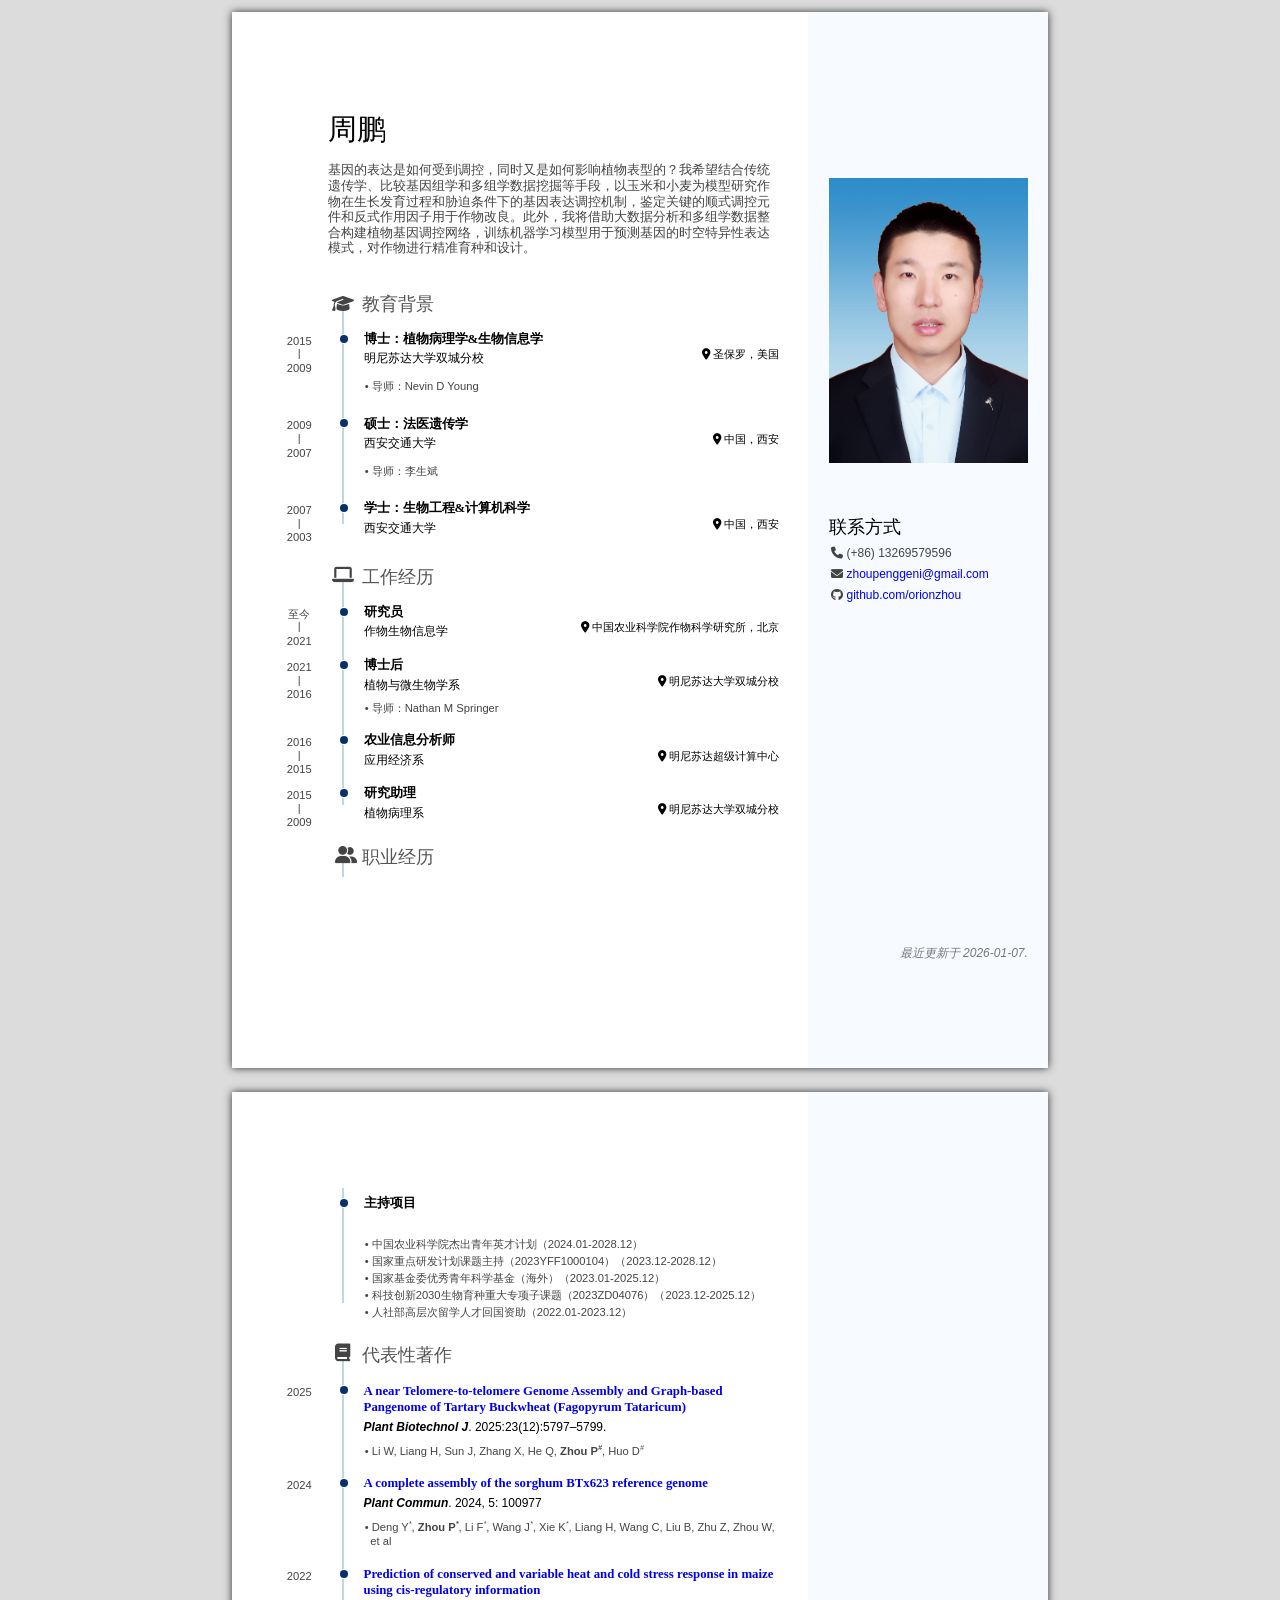
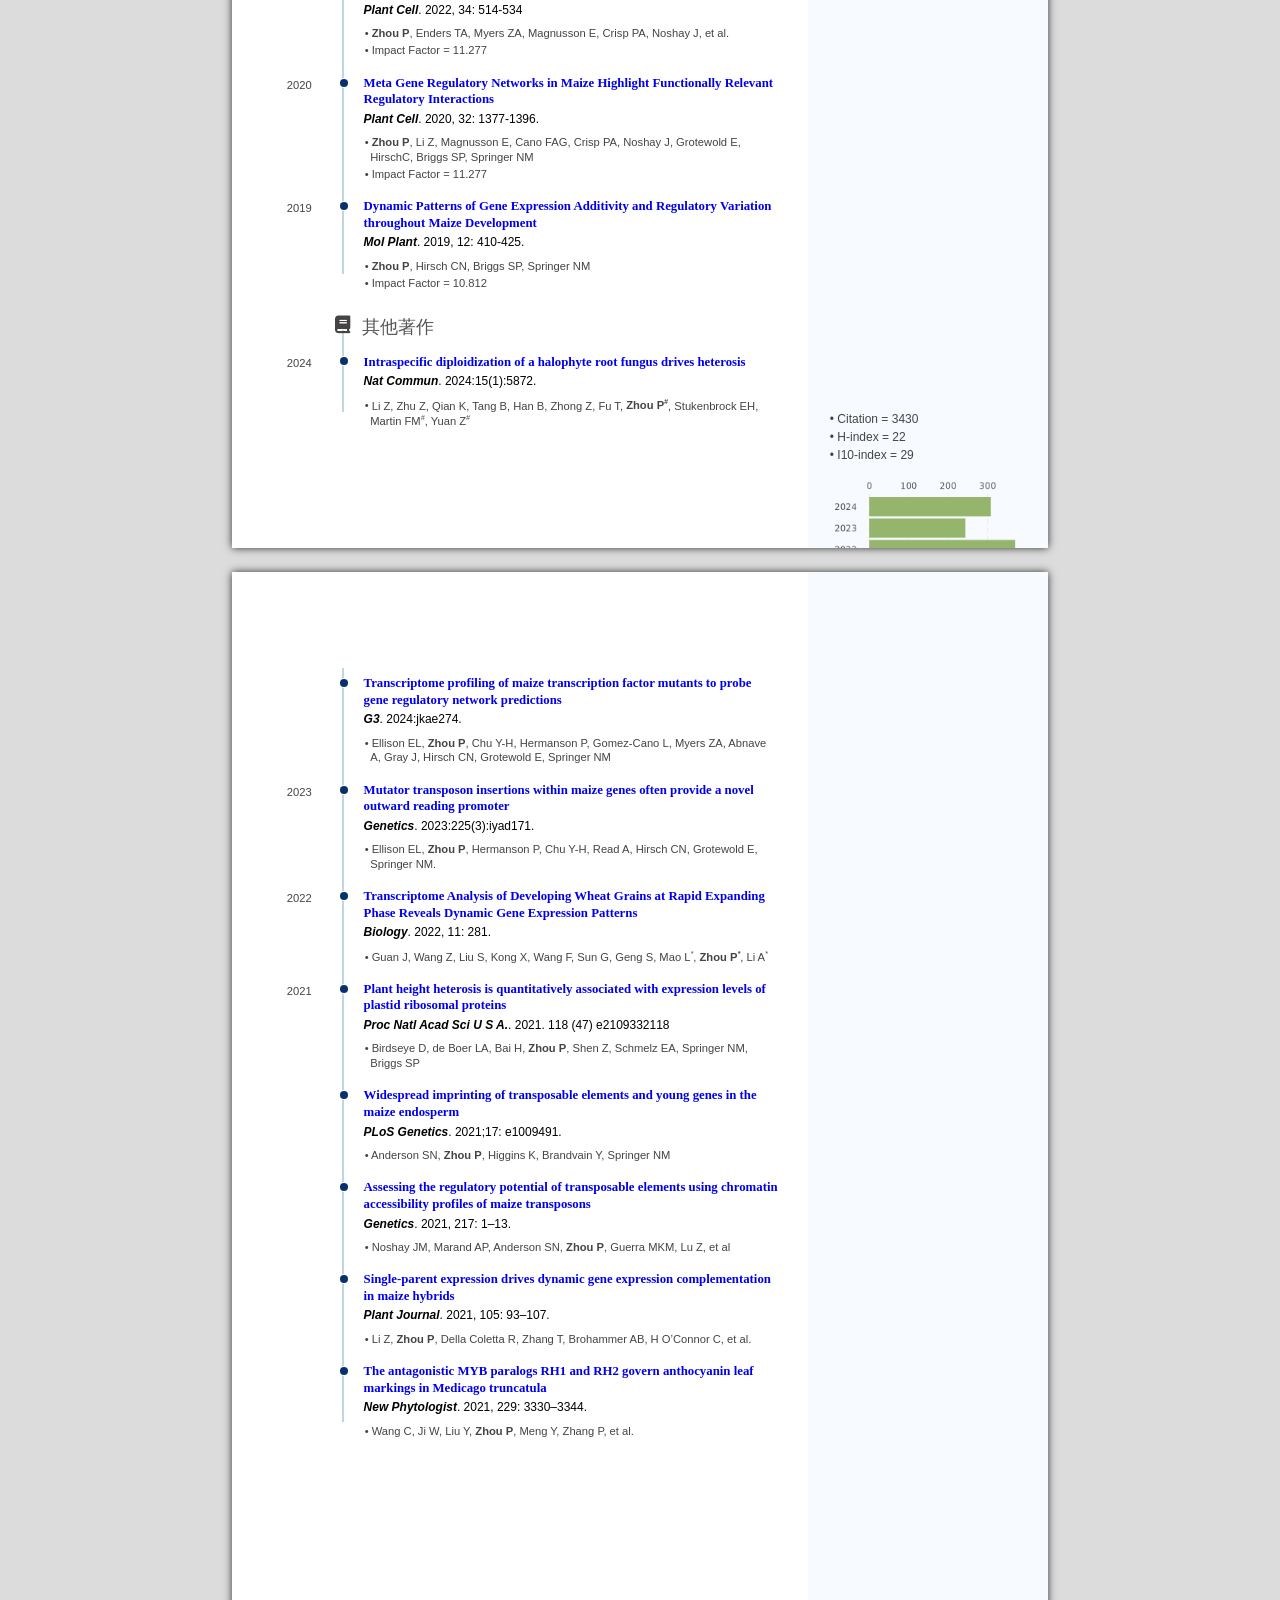
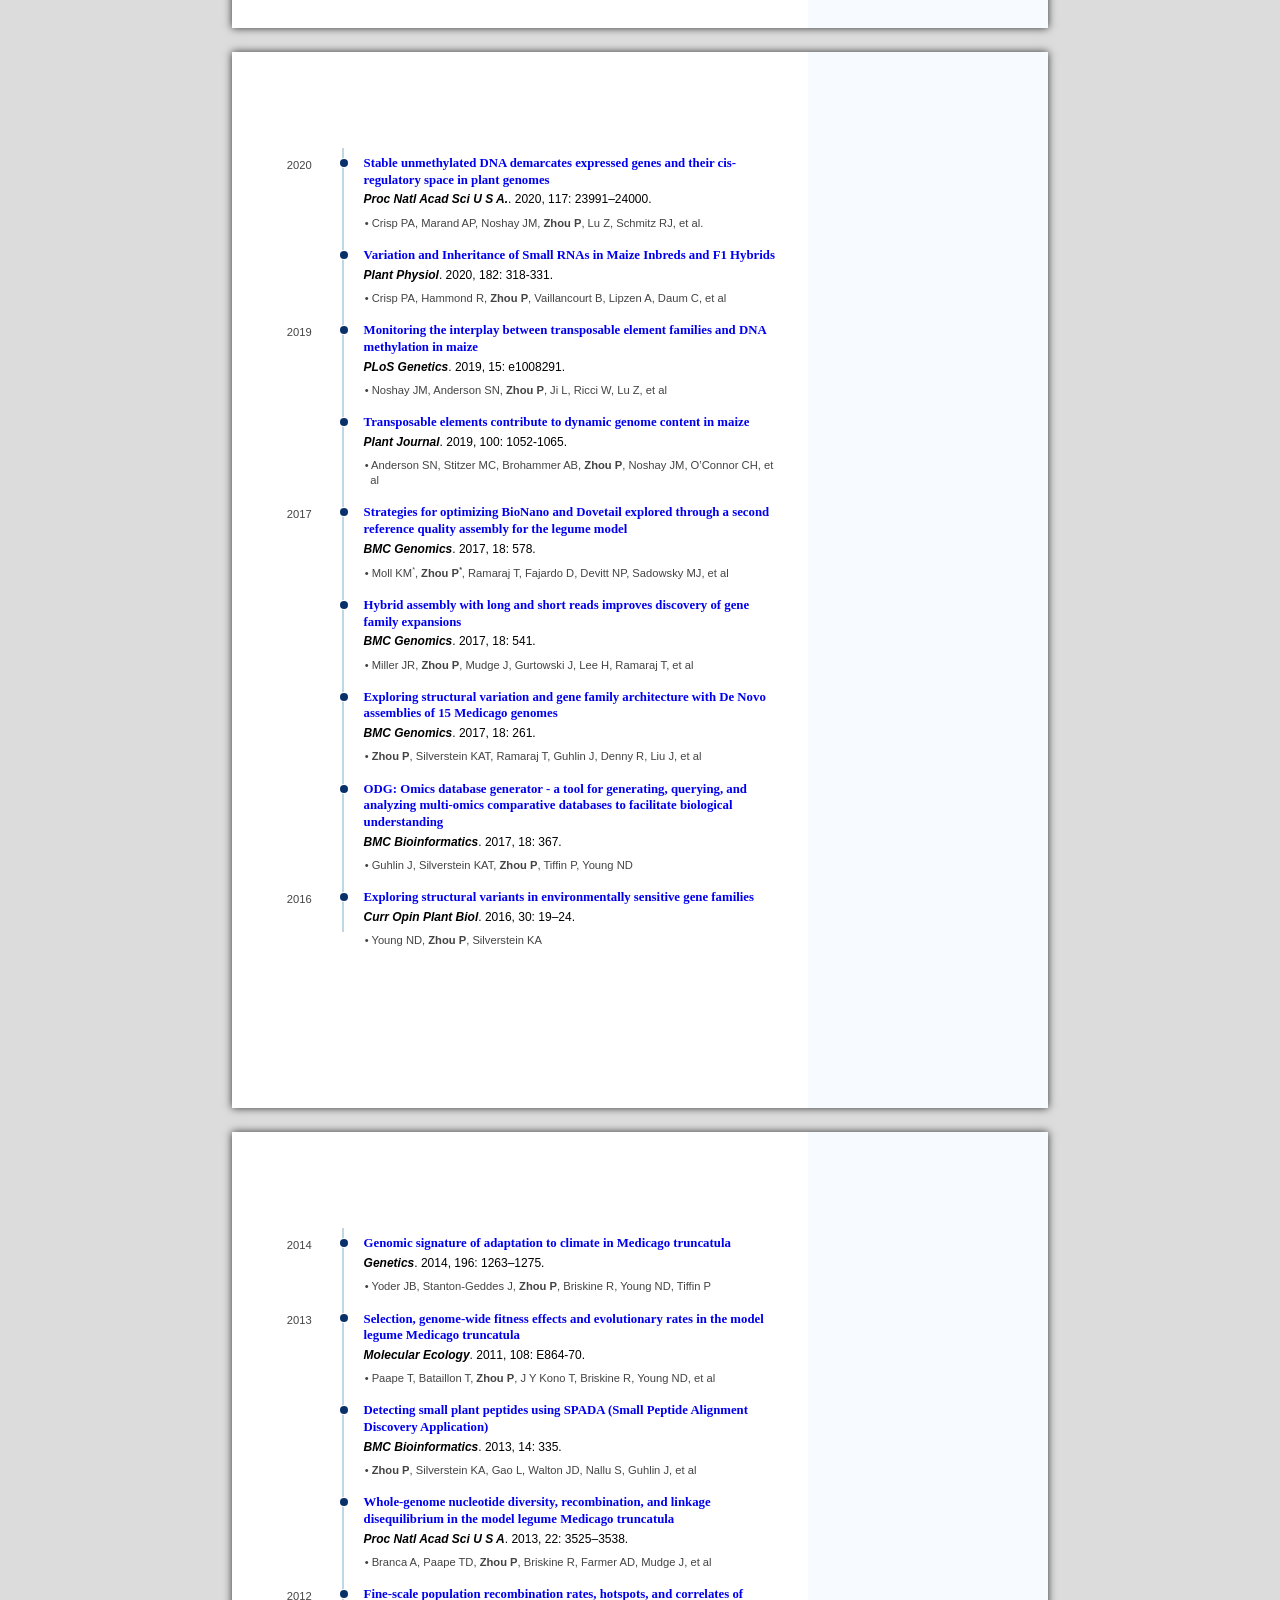
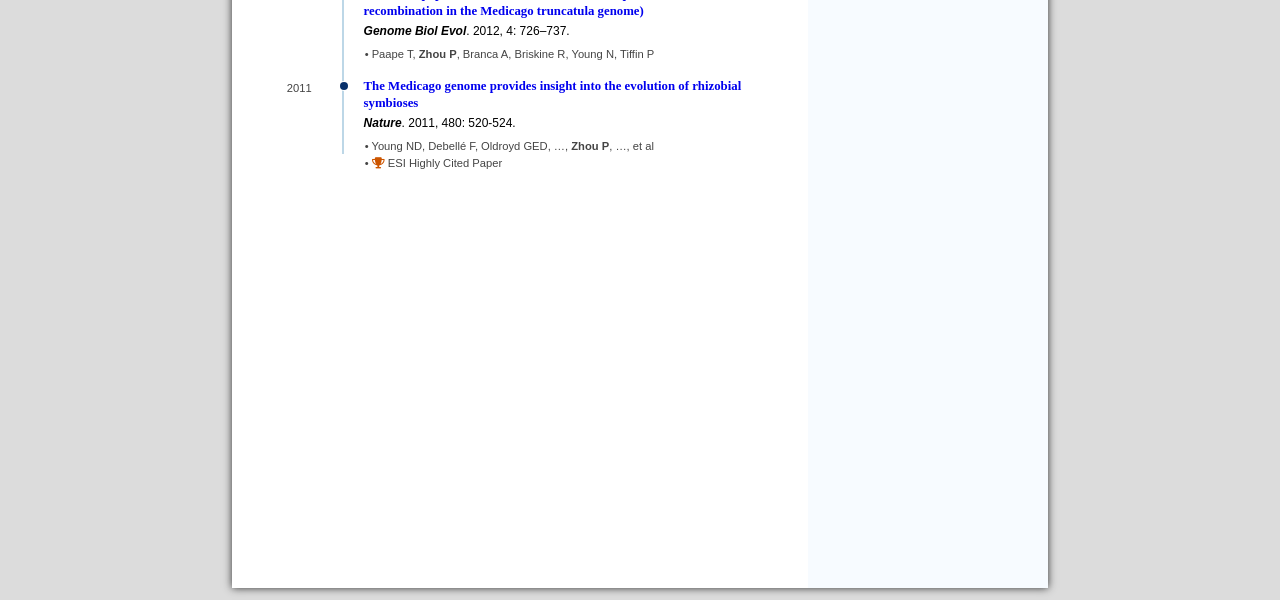
